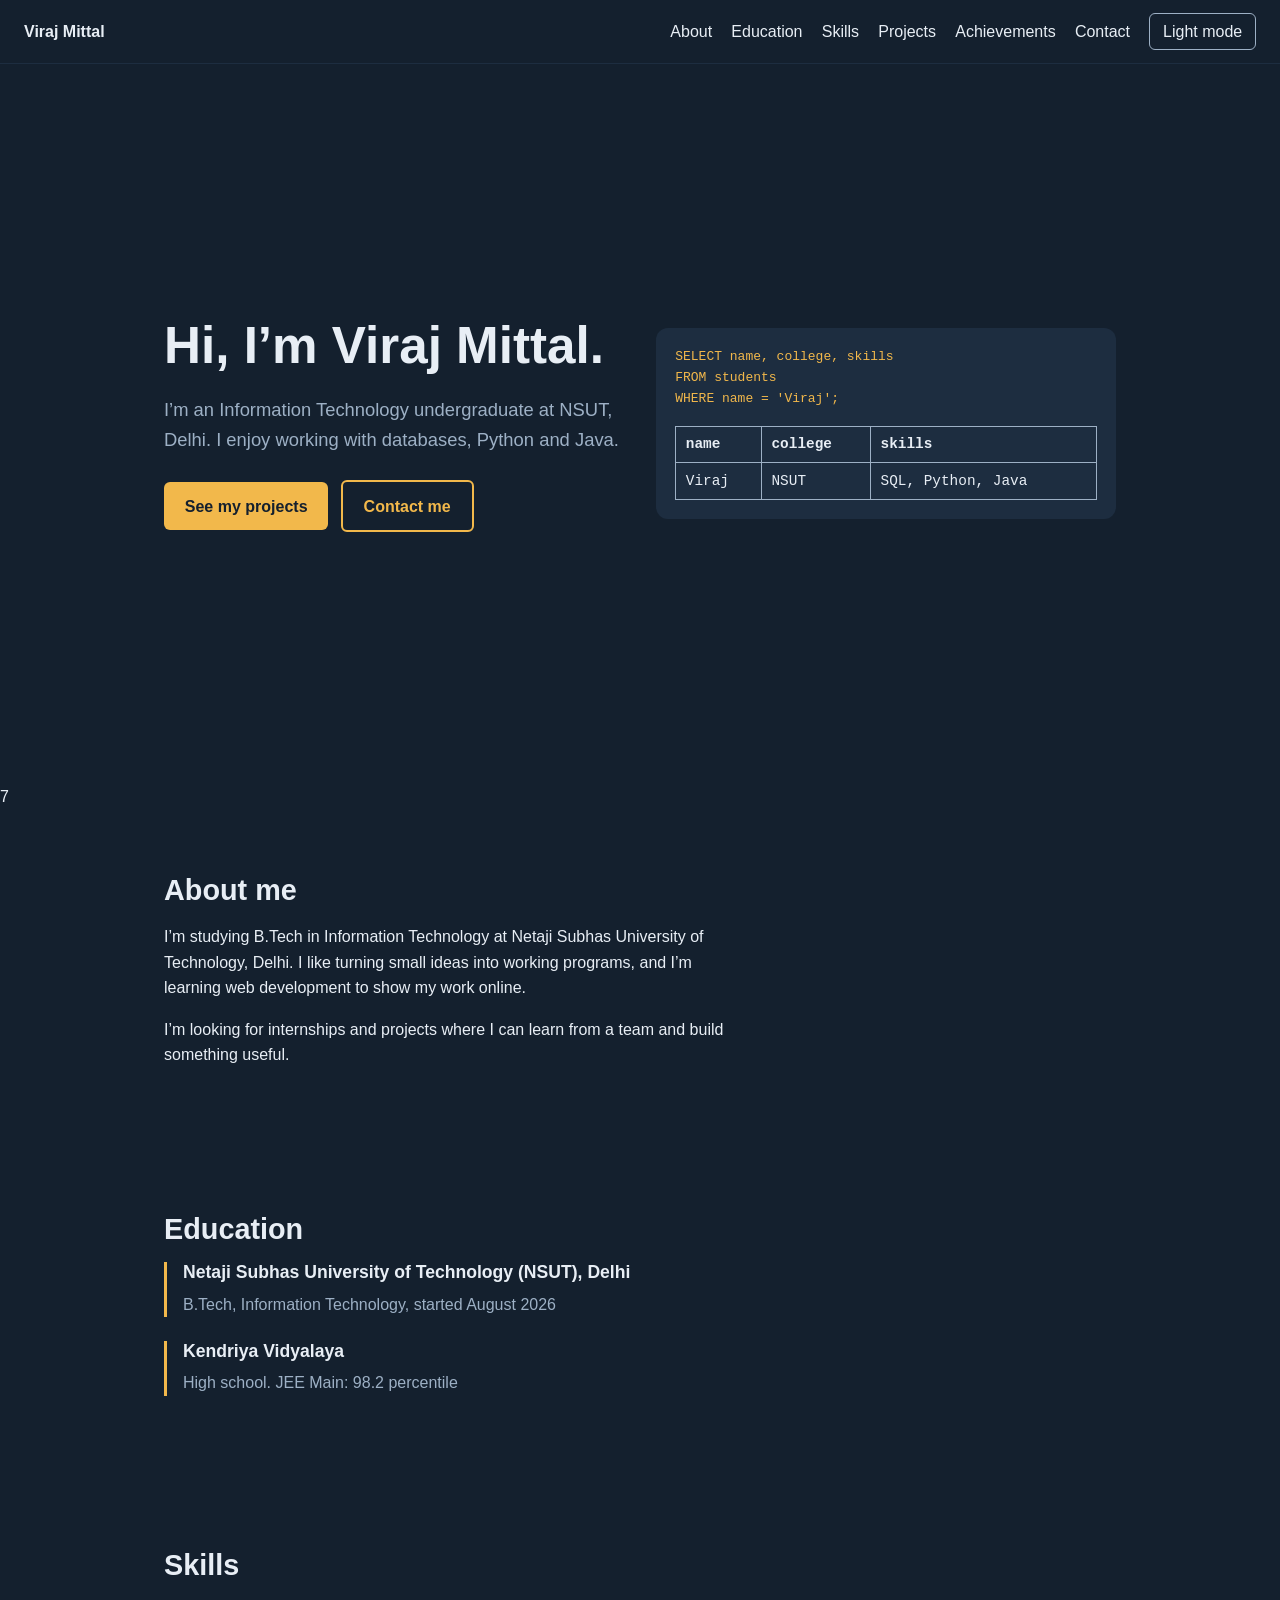
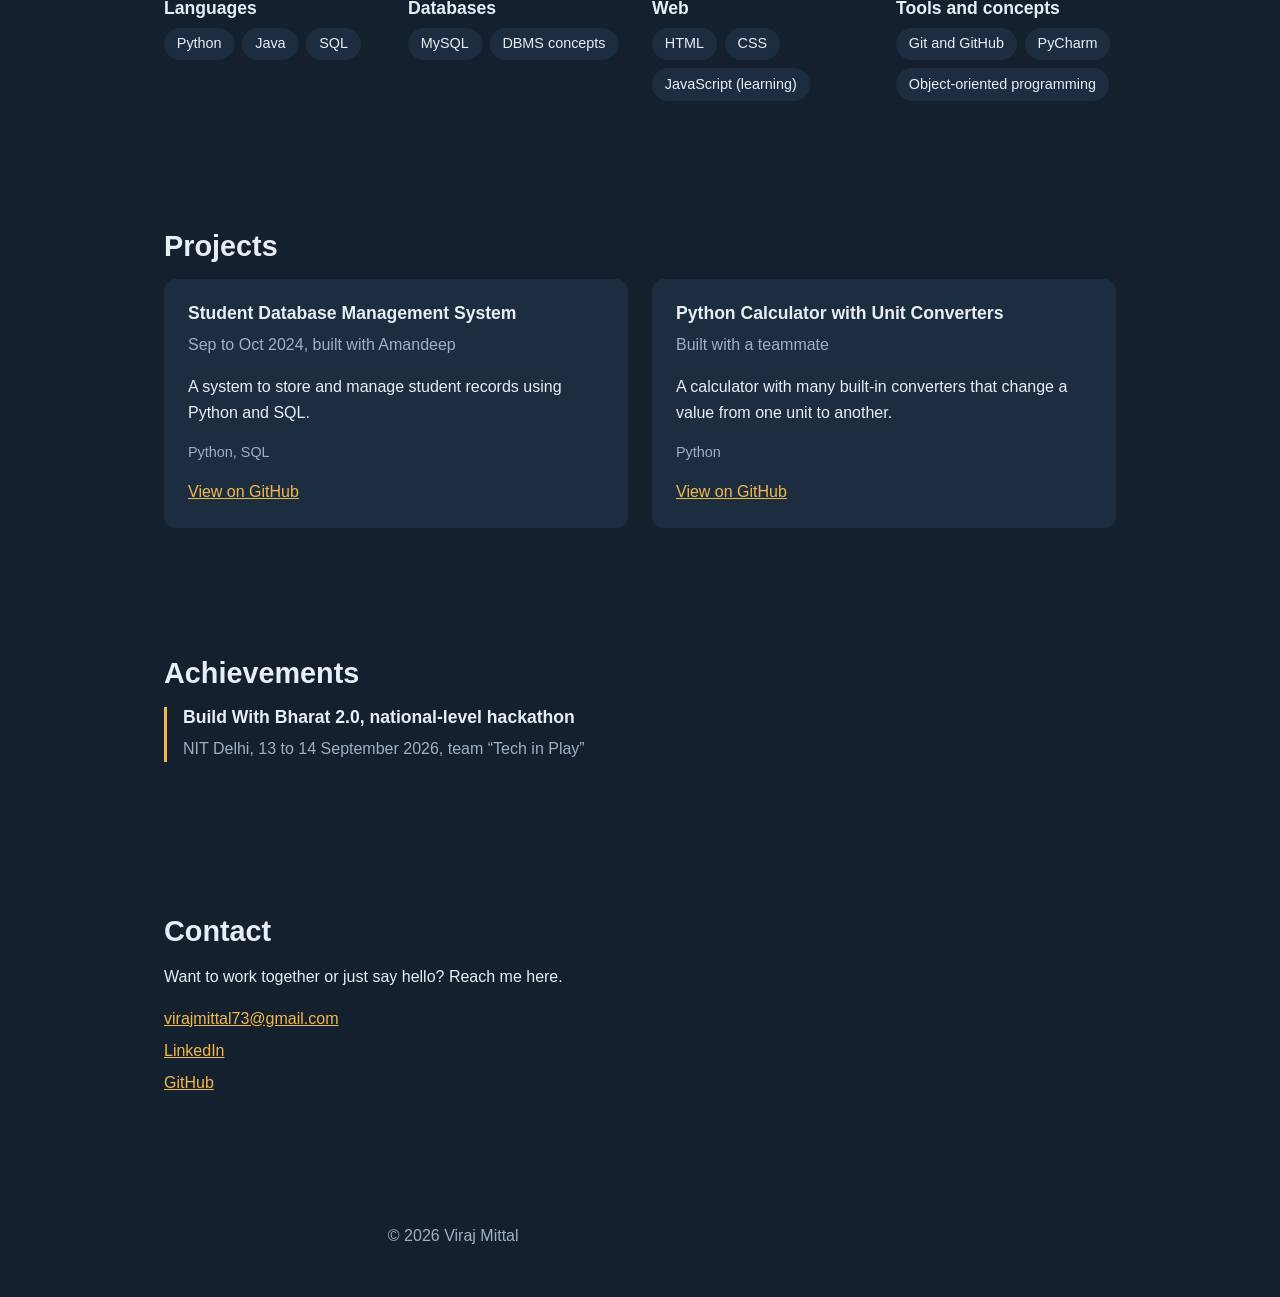
==== src/index.html @ 316641d6 "menu removal" ====
<!doctype html>
<html lang="en" data-theme="dark">
  <head>
    <meta charset="utf-8" />
    <title>Viraj Mittal | BTech Student at NSUT</title>

    <meta name="viewport" content="width=device-width, initial-scale=1" />
    <meta name="description" content="Portfolio of Viraj Mittal, ITNS undergraduate at NSUT Delhi." />

    <link rel="stylesheet" href="css/style.css" />
  </head>

  <body>

    <header class="site-header">
      <a class="logo" href="#home">Viraj Mittal</a>



      <nav id="nav" class="nav">
        <a href="#about">About</a>
        <a href="#education">Education</a>
        <a href="#skills">Skills</a>
        <a href="#projects">Projects</a>
        <a href="#achievements">Achievements</a>
        <a href="#contact">Contact</a>
        <button id="theme-btn" class="theme-btn">Light mode</button>
      </nav>
    </header>

    <main>
      <section id="home" class="hero">
        <div class="hero-text">
          <h1>Hi, I’m Viraj Mittal.</h1>
          <p class="lead">
            I’m an Information Technology undergraduate at NSUT, Delhi. I enjoy working with
            databases, Python and Java.
          </p>
          <a class="btn" href="#projects">See my projects</a>
          <a class="btn btn-outline" href="#contact">Contact me</a>
        </div>

        <div class="query-card" aria-label="A SQL query describing Viraj">
          <pre><code>SELECT name, college, skills
FROM students
WHERE name = 'Viraj';</code></pre>
          <table>
            <tr><th>name</th><th>college</th><th>skills</th></tr>
            <tr><td>Viraj</td><td>NSUT</td><td>SQL, Python, Java</td></tr>
          </table>
        </div>
      </section>
      7
      <section id="about">
        <h2>About me</h2>
        <!-- TODO: rewrite these lines in your own words -->
        <p>
          I’m studying B.Tech in Information Technology at Netaji Subhas University of Technology,
          Delhi. I like turning small ideas into working programs, and I’m learning web
          development to show my work online.
        </p>
        <p>
          I’m looking for internships and projects where I can learn from a team and build
          something useful.
        </p>
      </section>

      <!-- ========== EDUCATION ========== -->
      <section id="education">
        <h2>Education</h2>
        <div class="timeline">
          <div class="item">
            <h3>Netaji Subhas University of Technology (NSUT), Delhi</h3>
            <p class="meta">B.Tech, Information Technology, started August 2026</p>
          </div>
          <div class="item">
            <h3>Kendriya Vidyalaya</h3>
            <p class="meta">High school. JEE Main: 98.2 percentile</p>
          </div>
        </div>
      </section>

      <!-- ========== SKILLS ========== -->
      <section id="skills">
        <h2>Skills</h2>
        <div class="skill-groups">
          <div>
            <h3>Languages</h3>
            <ul class="chips"><li>Python</li><li>Java</li><li>SQL</li></ul>
          </div>
          <div>
            <h3>Databases</h3>
            <ul class="chips"><li>MySQL</li><li>DBMS concepts</li></ul>
          </div>
          <div>
            <h3>Web</h3>
            <ul class="chips"><li>HTML</li><li>CSS</li><li>JavaScript (learning)</li></ul>
          </div>
          <div>
            <h3>Tools and concepts</h3>
            <ul class="chips"><li>Git and GitHub</li><li>PyCharm</li><li>Object-oriented programming</li></ul>
          </div>
        </div>
      </section>

      <!-- ========== PROJECTS ========== -->
      <section id="projects">
        <h2>Projects</h2>
        <div class="project-list">
          <article class="project">
            <h3>Student Database Management System</h3>
            <p class="meta">Sep to Oct 2024, built with Amandeep</p>
            <p>
              A system to store and manage student records using Python and SQL.
              <!-- TODO: add what it can do, e.g. add, search, update, delete records -->
            </p>
            <p class="tags">Python, SQL</p>
            <!-- TODO: replace # with your GitHub repo link -->
            <a href="#">View on GitHub</a>
          </article>

          <article class="project">
            <h3>Python Calculator with Unit Converters</h3>
            <p class="meta">Built with a teammate</p>
            <p>
              A calculator with many built-in converters that change a value from one unit to
              another.
              <!-- TODO: name a few converters, e.g. length, temperature, weight -->
            </p>
            <p class="tags">Python</p>
            <a href="#">View on GitHub</a>
          </article>
        </div>
      </section>

      <!-- ========== ACHIEVEMENTS ========== -->
      <section id="achievements">
        <h2>Achievements</h2>
        <div class="item">
          <h3>Build With Bharat 2.0, national-level hackathon</h3>
          <p class="meta">NIT Delhi, 13 to 14 September 2026, team “Tech in Play”</p>
        </div>
      </section>

      <!-- ========== CONTACT ========== -->
      <section id="contact">
        <h2>Contact</h2>
        <p>Want to work together or just say hello? Reach me here.</p>
        <ul class="links">
          <!-- TODO: put your real email and GitHub below -->
          <li><a href="mailto:virajmittal73@gmail.com">virajmittal73@gmail.com</a></li>
          <li><a href="https://www.linkedin.com/in/viraj-mittal-4b1bab229/">LinkedIn</a></li>
          <li><a href="https://github.com/your-username">GitHub</a></li>
        </ul>
      </section>
    </main>

    <footer>
      <!-- JS fills in the current year inside the span -->
      <p>© <span id="year"></span> Viraj Mittal</p>
    </footer>

    <!-- Script goes at the bottom so the page loads first, then JS runs -->
    <script src="js/script.js"></script>
  </body>
</html>
---- src/css/style.css ----
/* ===== 1. COLOURS (variables) =====
   Change a colour here and it changes everywhere on the site. */
:root {
  --bg: #14202e;        /* page background */
  --surface: #1d2d40;   /* cards */
  --text: #e8eef5;      /* main text */
  --muted: #9db0c5;     /* secondary text */
  --accent: #f2b84b;    /* buttons, links, highlights */
  --on-accent: #14202e; /* text written on top of the accent colour */
}

/* Light theme: the JS switches data-theme on <html> to "light" */
:root[data-theme="light"] {
  --bg: #f5f7fa;
  --surface: #ffffff;
  --text: #14202e;
  --muted: #53657a;
  --accent: #a85f00;
  --on-accent: #ffffff;
}

/* ===== 2. BASE STYLES ===== */
* { box-sizing: border-box; }               /* padding no longer makes boxes wider */
html { scroll-behavior: smooth; }           /* smooth scrolling when clicking nav links */
body {
  margin: 0;
  font-family: "Segoe UI", Roboto, Arial, sans-serif;
  line-height: 1.6;
  background: var(--bg);
  color: var(--text);
}
a { color: var(--accent); }
h1, h2, h3 { line-height: 1.2; margin: 0 0 0.5rem; }
h1 { font-size: clamp(2rem, 5vw, 3.2rem); }
h2 { font-size: 1.8rem; margin-bottom: 1rem; }
h3 { font-size: 1.1rem; }
p { max-width: 65ch; }
.meta { color: var(--muted); margin: 0 0 0.5rem; }

/* Each section is centred, with a max width and space around it */
section, footer { max-width: 1000px; margin: 0 auto; padding: 4rem 1.5rem; }

/* Keyboard focus outline so tabbing is visible */
a:focus-visible, button:focus-visible { outline: 3px solid var(--accent); outline-offset: 2px; }

/* ===== 3. HEADER ===== */
.site-header {
  position: sticky; top: 0; z-index: 10;          /* stays at the top while scrolling */
  display: flex; justify-content: space-between; align-items: center;
  padding: 0.8rem 1.5rem;
  background: var(--bg);
  border-bottom: 1px solid var(--surface);
}
.logo { font-weight: 700; color: var(--text); text-decoration: none; }
.nav { display: flex; align-items: center; gap: 1.2rem; }
.nav a { color: var(--text); text-decoration: none; }
.nav a:hover { color: var(--accent); }


/* Shared look for the buttons */
.theme-btn {
  background: none; color: var(--text); cursor: pointer;
  border: 1px solid var(--muted); border-radius: 6px; padding: 0.3rem 0.8rem;
  font: inherit;
}

/* ===== 4. HERO ===== */
.hero {
  display: grid;
  grid-template-columns: 1fr 1fr;                 /* two columns: text and query card */
  gap: 2rem; align-items: center;
  min-height: 80vh;
}
.lead { font-size: 1.15rem; color: var(--muted); }
.btn {
  display: inline-block; margin: 0.5rem 0.5rem 0 0; padding: 0.7rem 1.3rem;
  background: var(--accent); color: var(--on-accent);
  border-radius: 6px; text-decoration: none; font-weight: 600;
}
.btn-outline { background: none; color: var(--accent); border: 2px solid var(--accent); }

/* The SQL card */
.query-card {
  background: var(--surface); border-radius: 12px; padding: 1.2rem;
  font-family: Consolas, "Courier New", monospace; overflow-x: auto;
}
.query-card pre { margin: 0 0 1rem; color: var(--accent); }
.query-card table { width: 100%; border-collapse: collapse; }
.query-card th, .query-card td {
  text-align: left; padding: 0.4rem 0.6rem; border: 1px solid var(--muted); font-size: 0.9rem;
}

/* ===== 5. EDUCATION, ACHIEVEMENTS ===== */
.item { border-left: 3px solid var(--accent); padding-left: 1rem; margin-bottom: 1.5rem; }

/* ===== 6. SKILLS ===== */
.skill-groups { display: grid; grid-template-columns: repeat(auto-fit, minmax(200px, 1fr)); gap: 1.5rem; }
.chips { list-style: none; padding: 0; margin: 0; display: flex; flex-wrap: wrap; gap: 0.5rem; }
.chips li { background: var(--surface); padding: 0.3rem 0.8rem; border-radius: 999px; font-size: 0.9rem; }

/* ===== 7. PROJECTS ===== */
.project-list { display: grid; grid-template-columns: repeat(auto-fit, minmax(280px, 1fr)); gap: 1.5rem; }
.project { background: var(--surface); padding: 1.5rem; border-radius: 12px; }
.tags { color: var(--muted); font-size: 0.9rem; }

/* ===== 8. CONTACT AND FOOTER ===== */
.links { list-style: none; padding: 0; }
.links li { margin-bottom: 0.4rem; }
footer { text-align: center; color: var(--muted); padding: 2rem 1.5rem; }

/* ===== 9. PHONES: screens narrower than 700px ===== */
@media (max-width: 700px) {
  .hero { grid-template-columns: 1fr; min-height: auto; }  /* stack into one column */

  .nav {
    display: none;                                         /* menu hidden until opened */
    position: absolute; top: 100%; left: 0; right: 0;
    flex-direction: column; align-items: flex-start;
    background: var(--bg); padding: 1rem 1.5rem;
  }
  .nav.open { display: flex; }                             /* JS adds "open" on click */
}

/* Respect people who turn off animations in their system settings */
@media (prefers-reduced-motion: reduce) { html { scroll-behavior: auto; } }
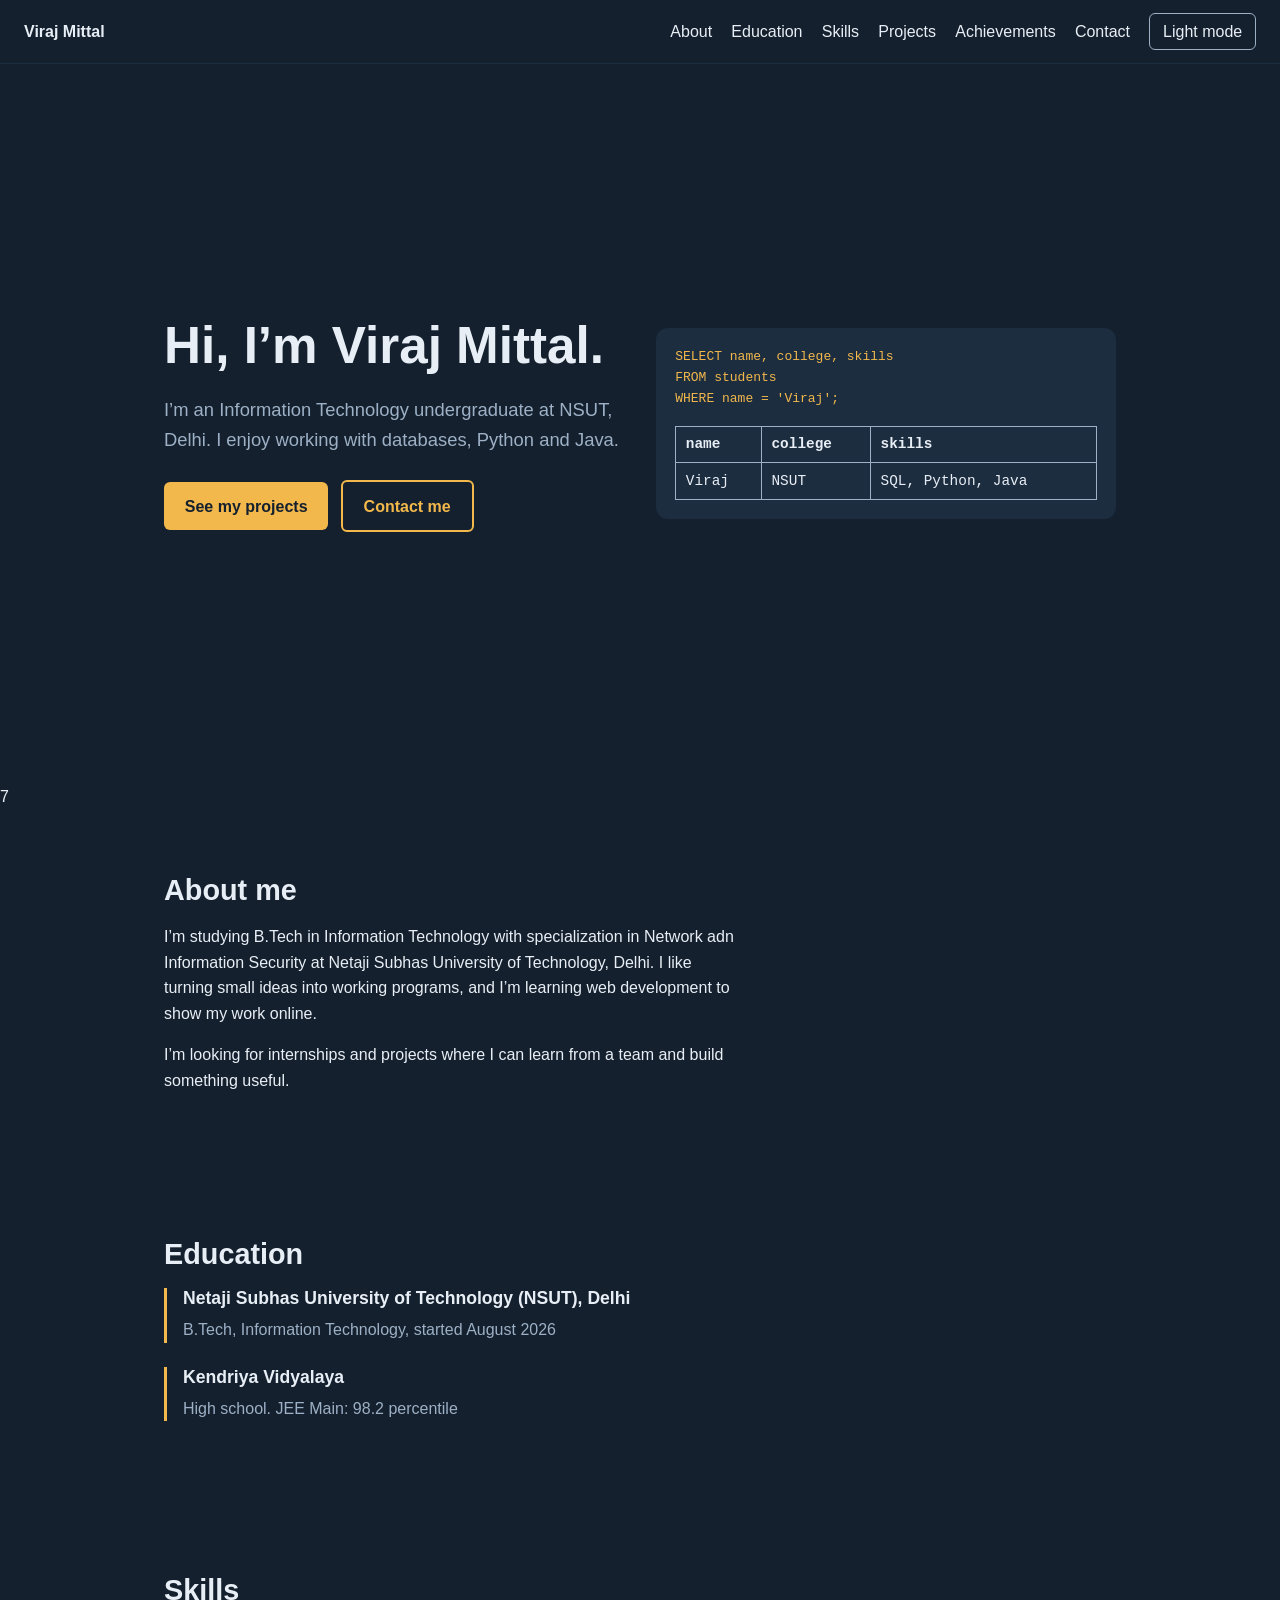
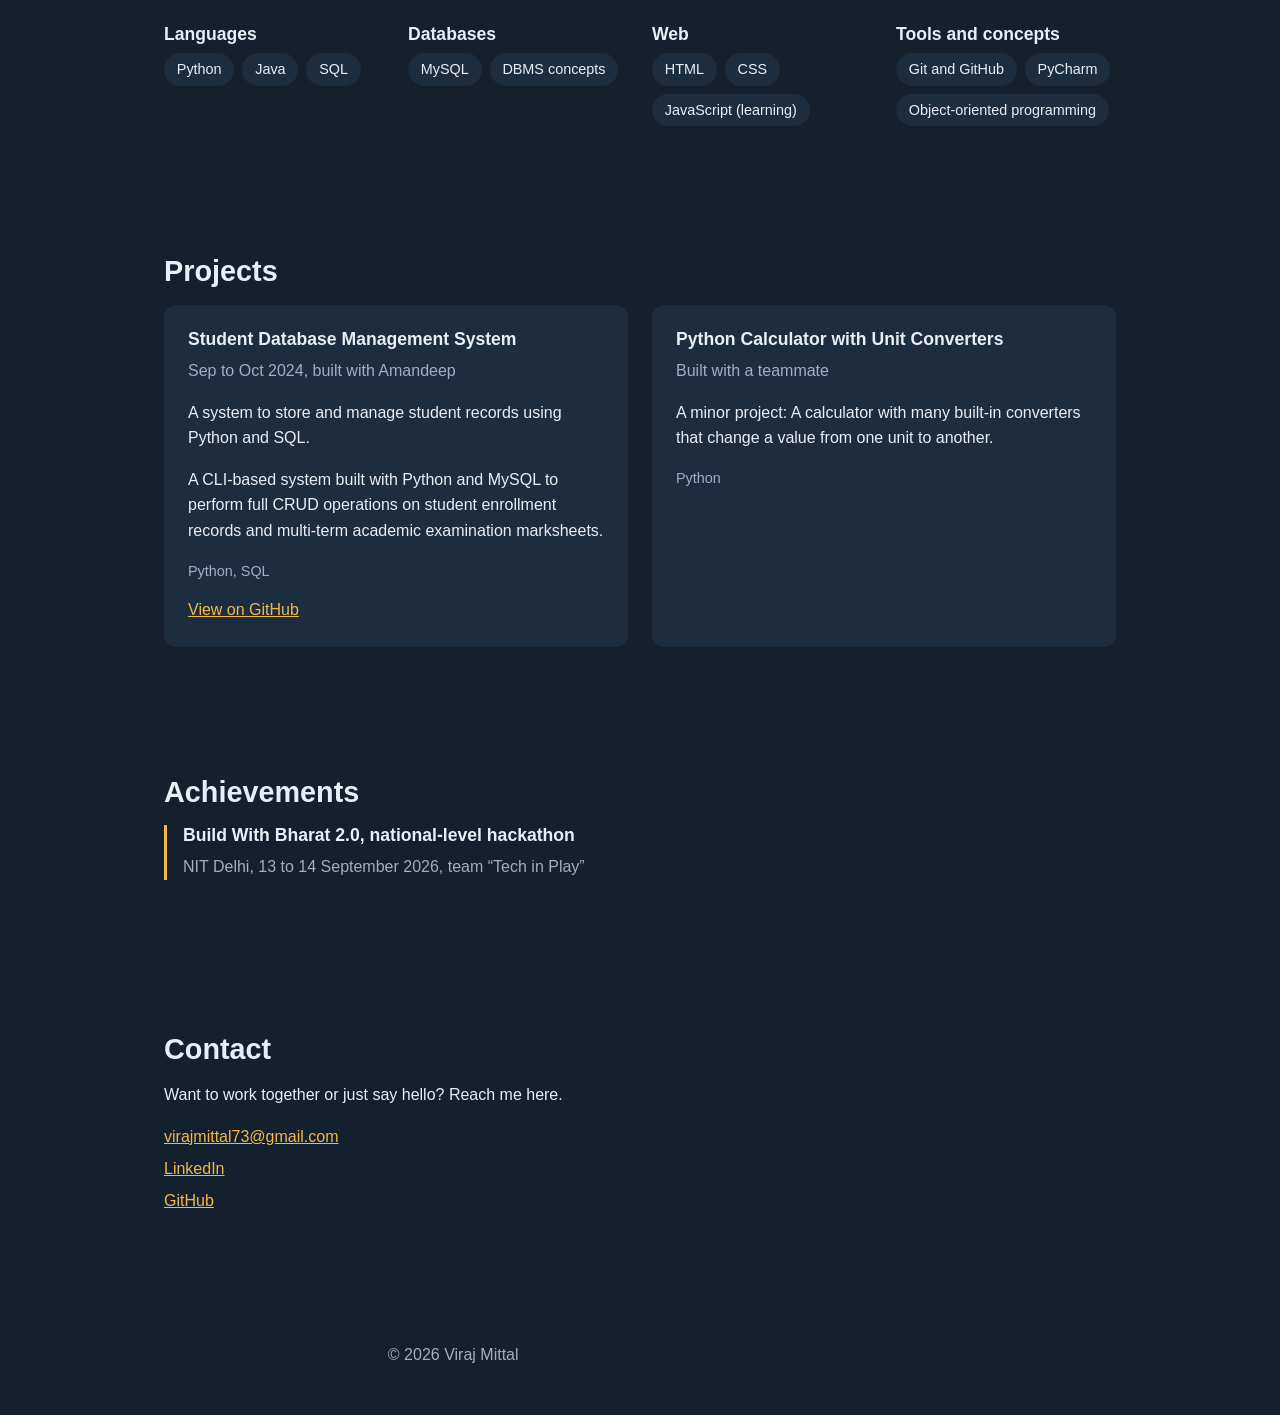
==== commit 4c87a2e1: "Permanently remove boilerplate and build configs" ====
--- a/src/index.html
+++ b/src/index.html
@@ -14,8 +14,6 @@
 
     <header class="site-header">
       <a class="logo" href="#home">Viraj Mittal</a>
-
-
 
       <nav id="nav" class="nav">
         <a href="#about">About</a>
@@ -53,9 +51,8 @@
       7
       <section id="about">
         <h2>About me</h2>
-        <!-- TODO: rewrite these lines in your own words -->
         <p>
-          I’m studying B.Tech in Information Technology at Netaji Subhas University of Technology,
+          I’m studying B.Tech in Information Technology with specialization in Network adn Information Security at Netaji Subhas University of Technology,
           Delhi. I like turning small ideas into working programs, and I’m learning web
           development to show my work online.
         </p>
@@ -65,7 +62,6 @@
         </p>
       </section>
 
-      <!-- ========== EDUCATION ========== -->
       <section id="education">
         <h2>Education</h2>
         <div class="timeline">
@@ -80,7 +76,6 @@
         </div>
       </section>
 
-      <!-- ========== SKILLS ========== -->
       <section id="skills">
         <h2>Skills</h2>
         <div class="skill-groups">
@@ -103,7 +98,6 @@
         </div>
       </section>
 
-      <!-- ========== PROJECTS ========== -->
       <section id="projects">
         <h2>Projects</h2>
         <div class="project-list">
@@ -112,28 +106,27 @@
             <p class="meta">Sep to Oct 2024, built with Amandeep</p>
             <p>
               A system to store and manage student records using Python and SQL.
-              <!-- TODO: add what it can do, e.g. add, search, update, delete records -->
+              <p>
+  A CLI-based system built with Python and MySQL to perform full CRUD operations on student enrollment records and multi-term academic examination marksheets.
+</p>
             </p>
             <p class="tags">Python, SQL</p>
-            <!-- TODO: replace # with your GitHub repo link -->
-            <a href="#">View on GitHub</a>
+            <a href="https://github.com/Viraj73/Student-Database-Management">View on GitHub</a>
           </article>
 
           <article class="project">
             <h3>Python Calculator with Unit Converters</h3>
             <p class="meta">Built with a teammate</p>
             <p>
-              A calculator with many built-in converters that change a value from one unit to
+              A minor project: A calculator with many built-in converters that change a value from one unit to
               another.
-              <!-- TODO: name a few converters, e.g. length, temperature, weight -->
             </p>
             <p class="tags">Python</p>
-            <a href="#">View on GitHub</a>
+
           </article>
         </div>
       </section>
 
-      <!-- ========== ACHIEVEMENTS ========== -->
       <section id="achievements">
         <h2>Achievements</h2>
         <div class="item">
@@ -142,25 +135,21 @@
         </div>
       </section>
 
-      <!-- ========== CONTACT ========== -->
       <section id="contact">
         <h2>Contact</h2>
         <p>Want to work together or just say hello? Reach me here.</p>
         <ul class="links">
-          <!-- TODO: put your real email and GitHub below -->
           <li><a href="mailto:virajmittal73@gmail.com">virajmittal73@gmail.com</a></li>
           <li><a href="https://www.linkedin.com/in/viraj-mittal-4b1bab229/">LinkedIn</a></li>
-          <li><a href="https://github.com/your-username">GitHub</a></li>
+          <li><a href="https://github.com/Viraj73">GitHub</a></li>
         </ul>
       </section>
     </main>
 
     <footer>
-      <!-- JS fills in the current year inside the span -->
       <p>© <span id="year"></span> Viraj Mittal</p>
     </footer>
 
-    <!-- Script goes at the bottom so the page loads first, then JS runs -->
     <script src="js/script.js"></script>
   </body>
 </html>
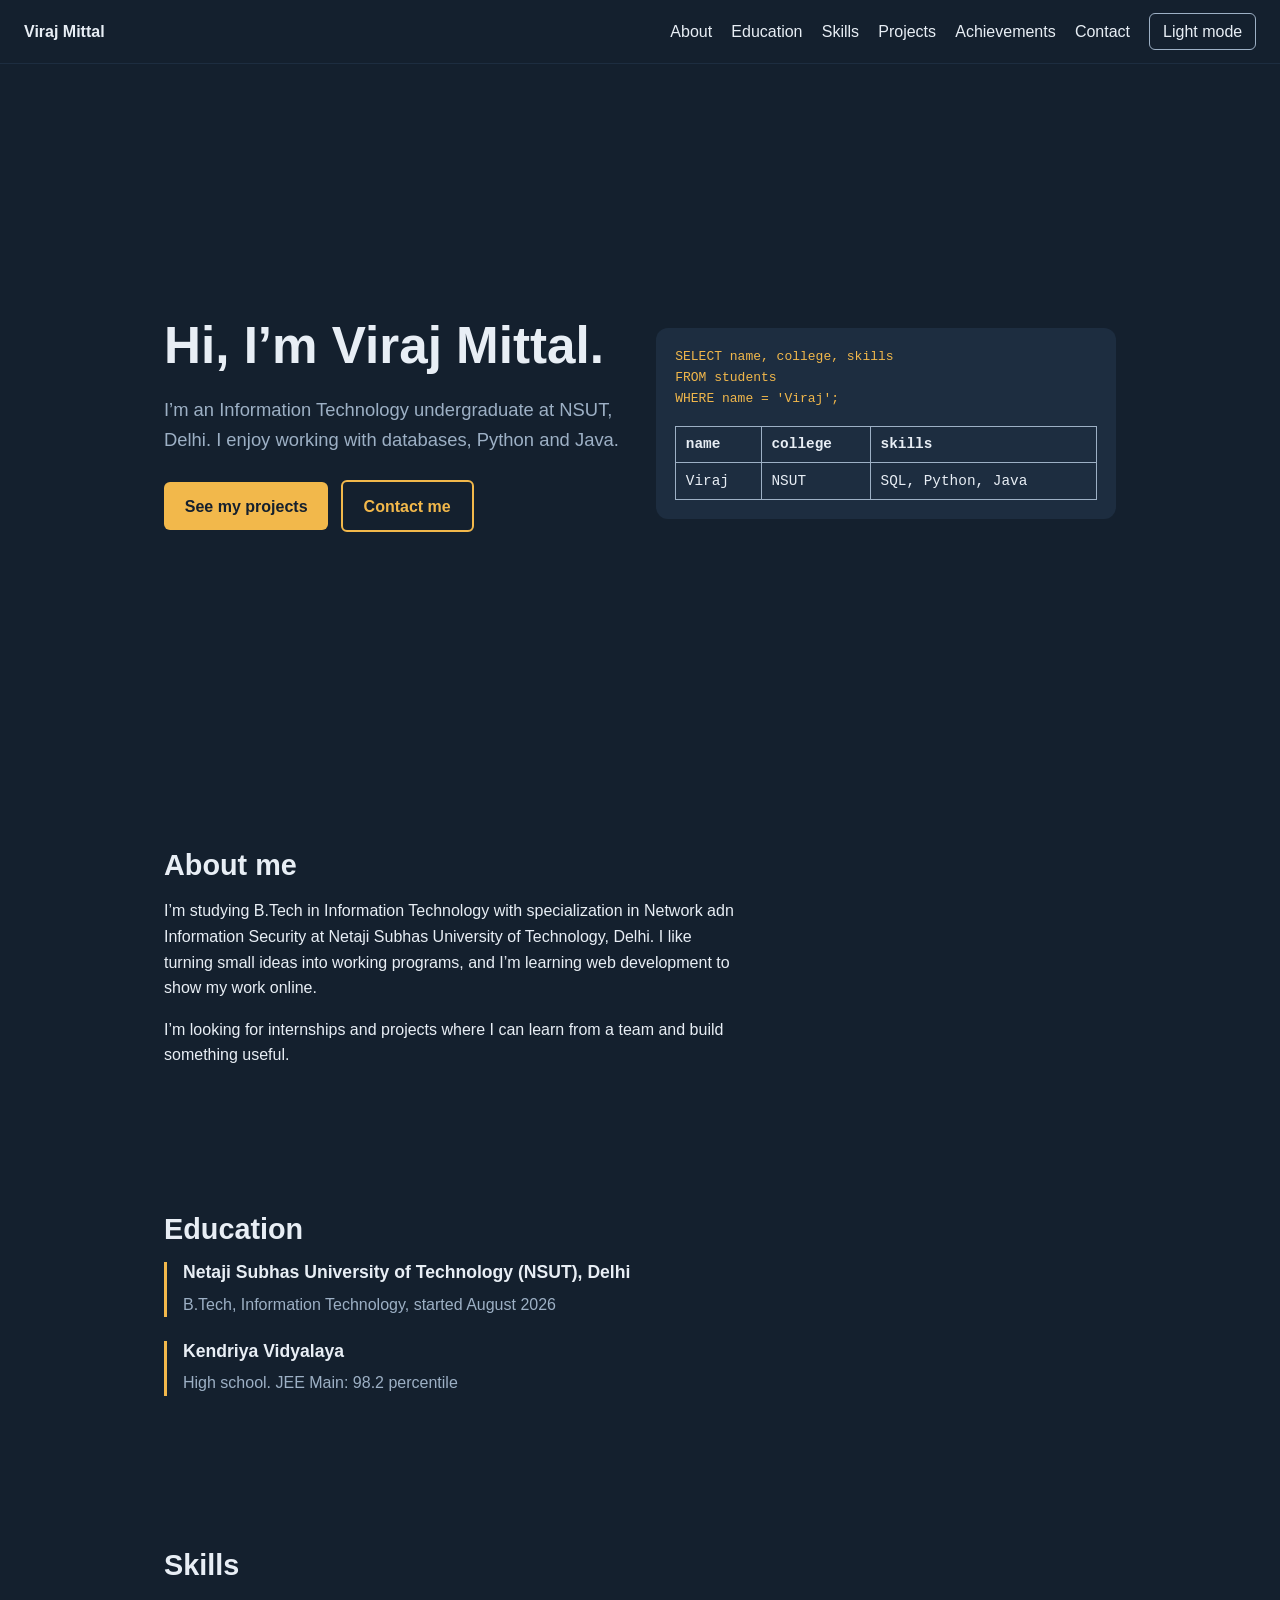
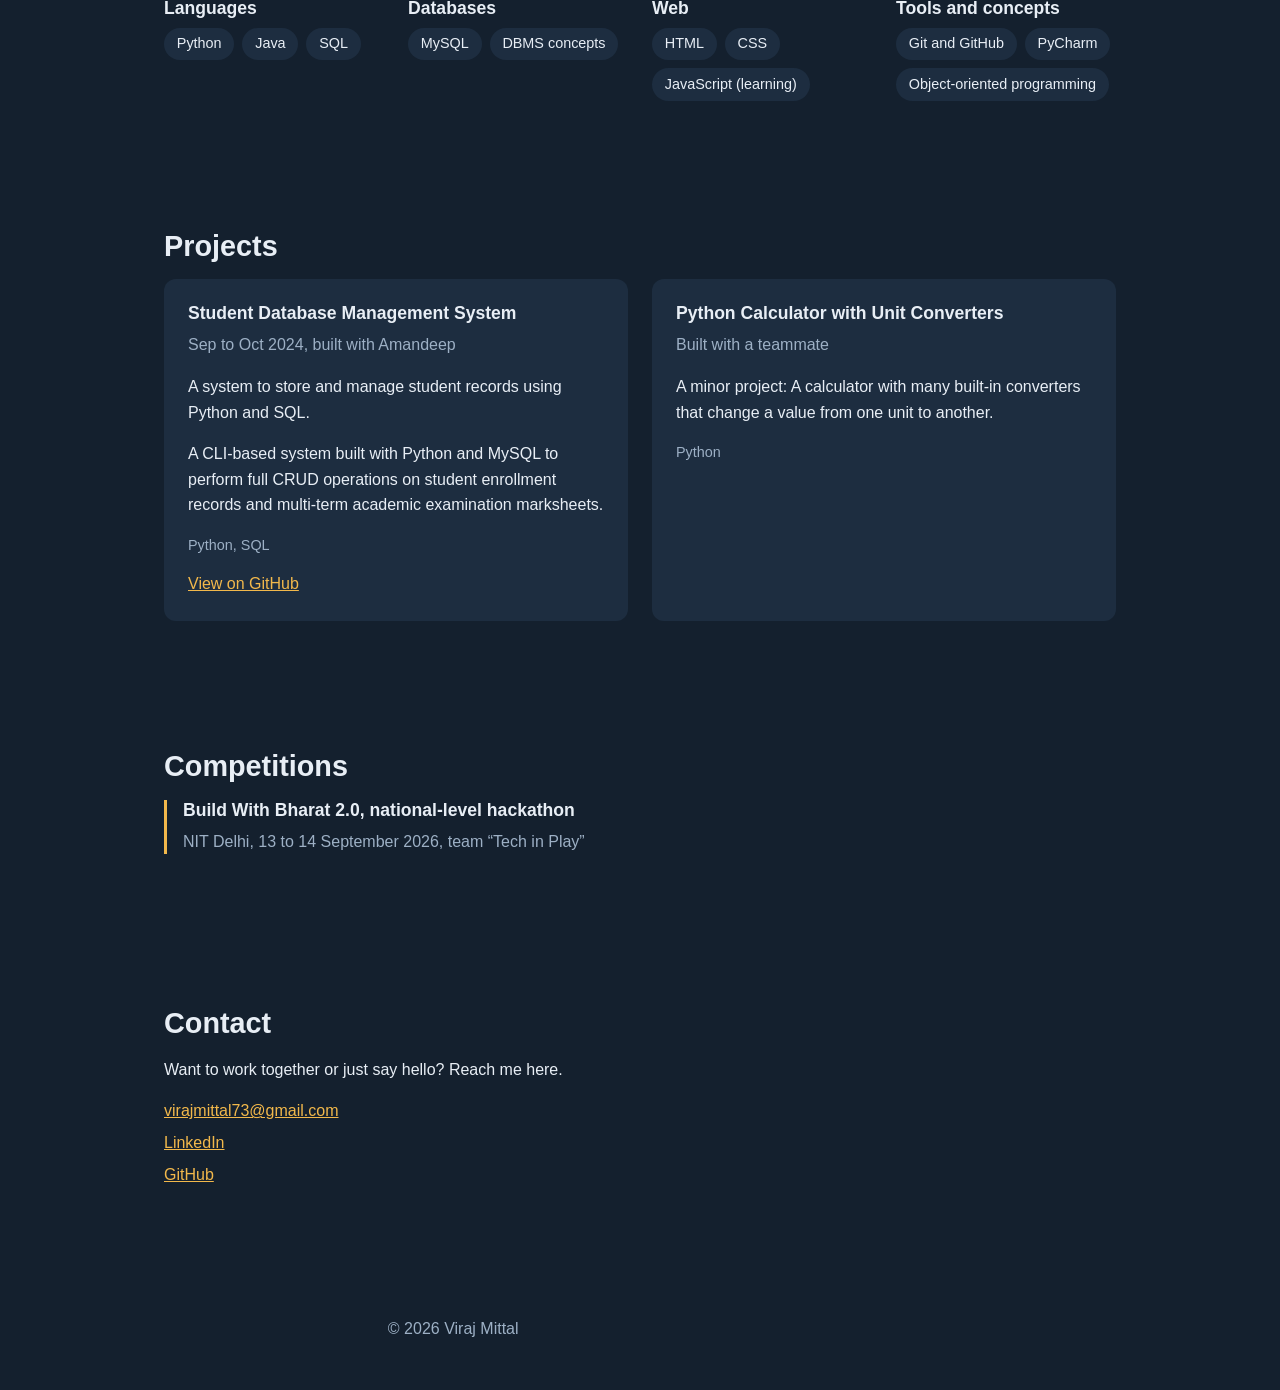
==== commit 0e7eb942: "m" ====
--- a/src/index.html
+++ b/src/index.html
@@ -48,7 +48,7 @@
           </table>
         </div>
       </section>
-      7
+
       <section id="about">
         <h2>About me</h2>
         <p>
@@ -128,7 +128,7 @@
       </section>
 
       <section id="achievements">
-        <h2>Achievements</h2>
+        <h2>Competitions</h2>
         <div class="item">
           <h3>Build With Bharat 2.0, national-level hackathon</h3>
           <p class="meta">NIT Delhi, 13 to 14 September 2026, team “Tech in Play”</p>
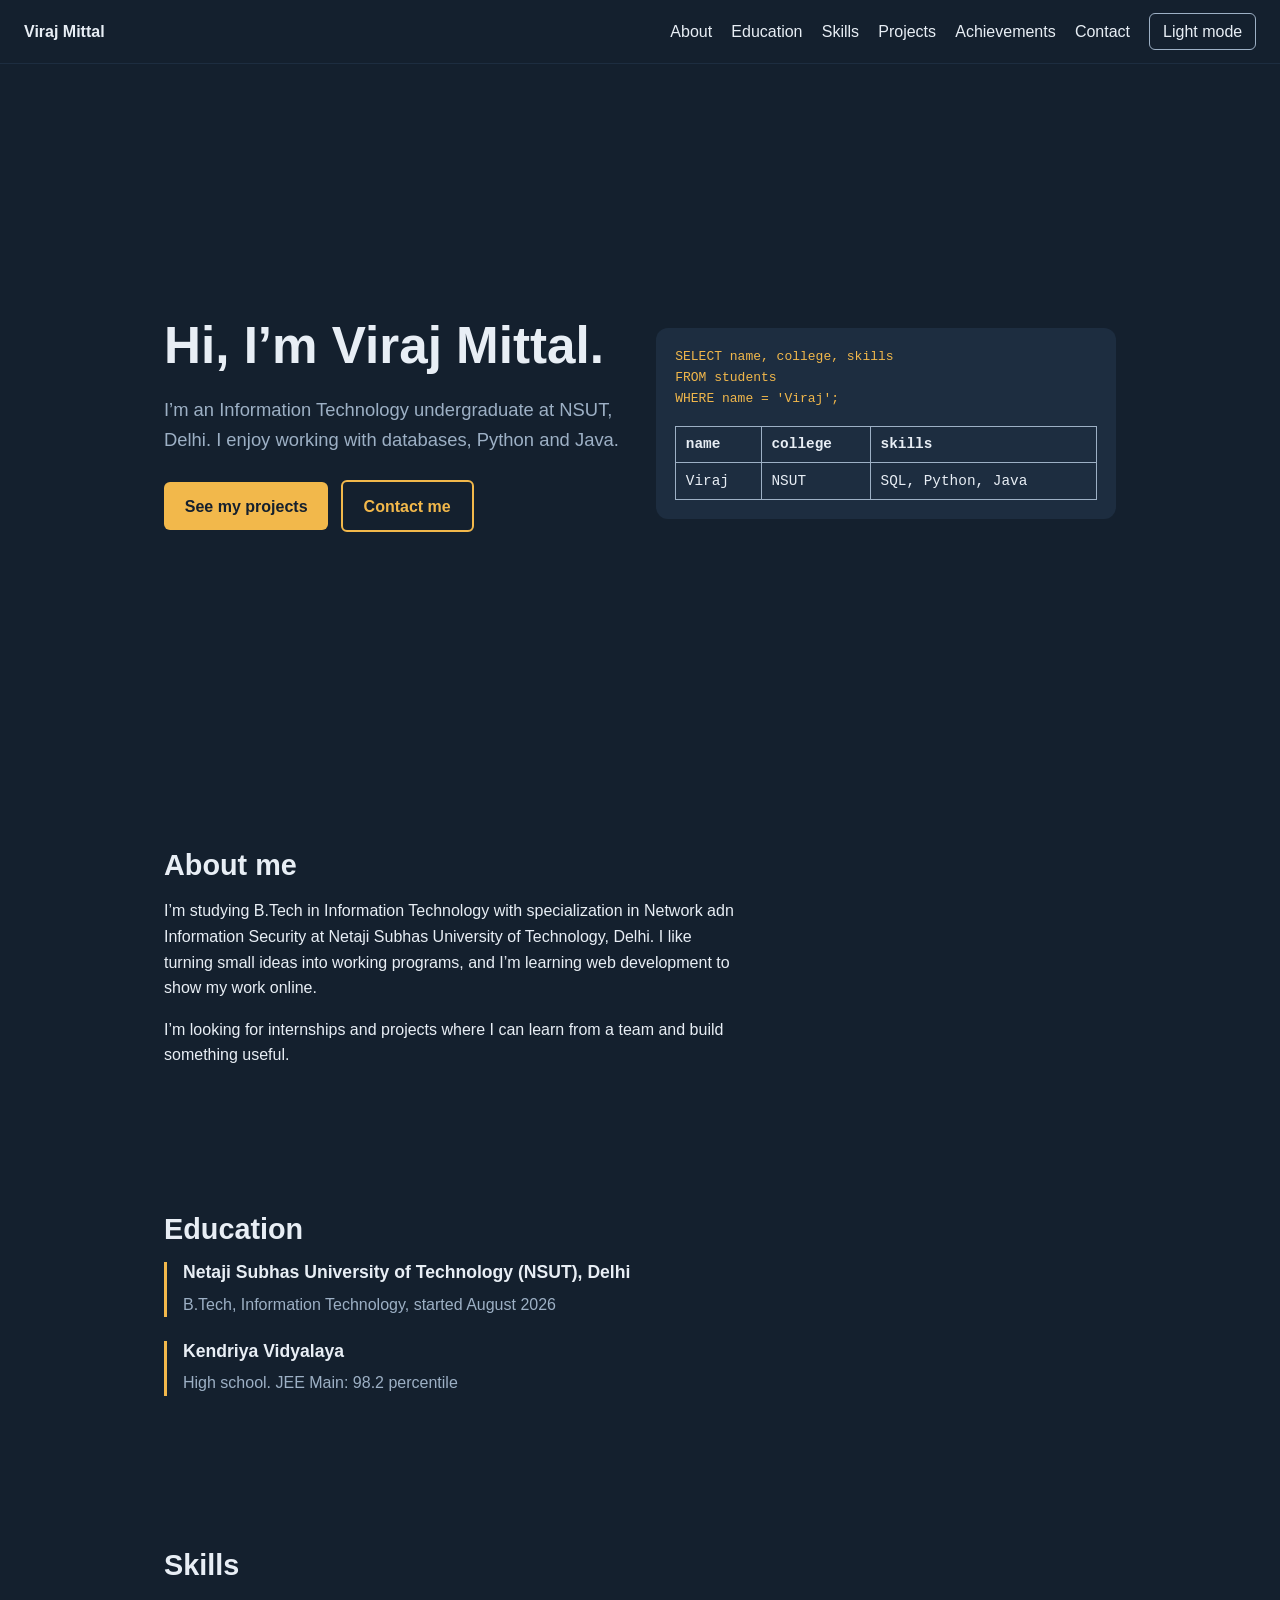
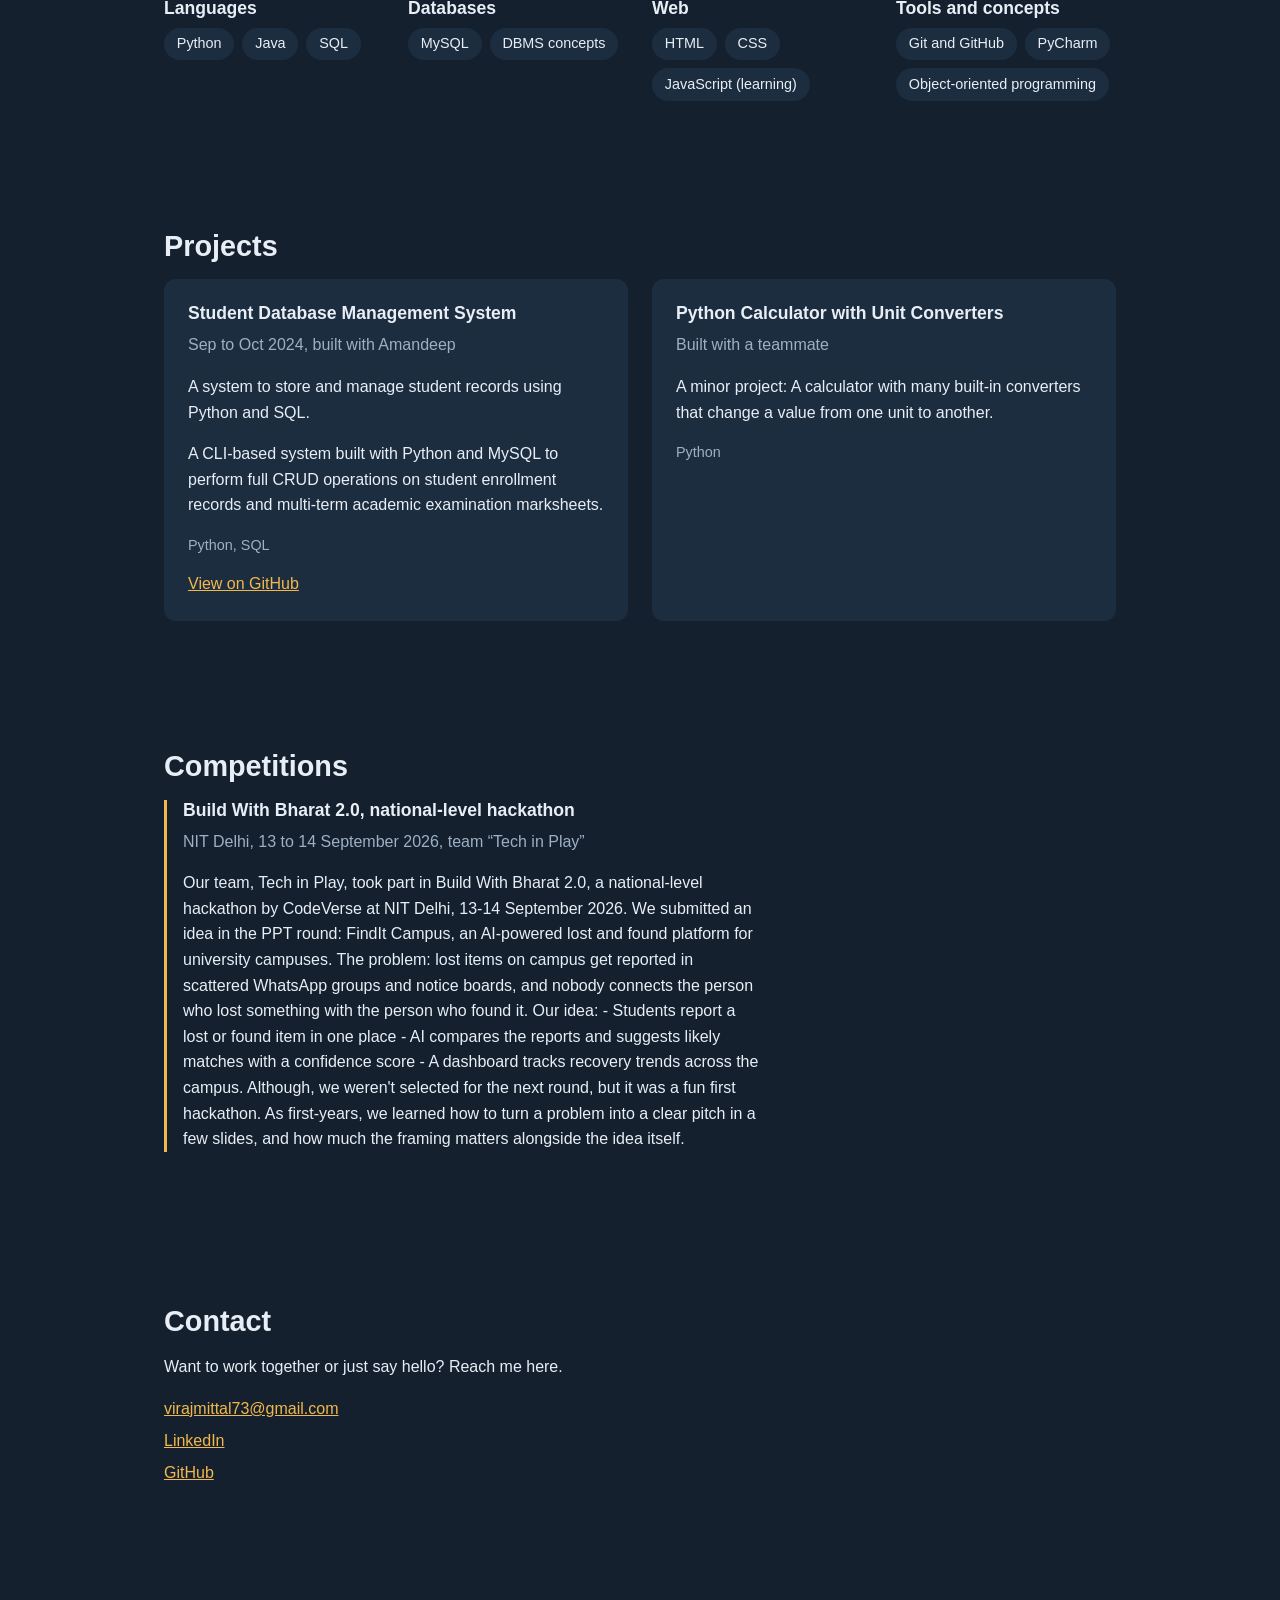
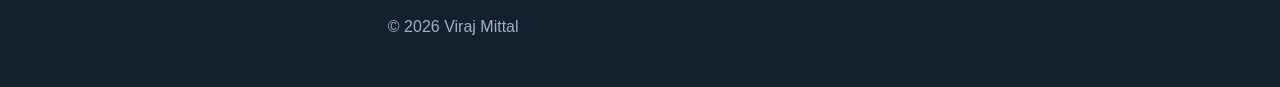
==== commit fc62708d: "me" ====
--- a/src/index.html
+++ b/src/index.html
@@ -132,6 +132,16 @@
         <div class="item">
           <h3>Build With Bharat 2.0, national-level hackathon</h3>
           <p class="meta">NIT Delhi, 13 to 14 September 2026, team “Tech in Play”</p>
+            <p>Our team, Tech in Play, took part in Build With Bharat 2.0, a national-level hackathon by CodeVerse at NIT Delhi, 13-14 September 2026.
+
+We submitted an idea in the PPT round: FindIt Campus, an AI-powered lost and found platform for university campuses.
+
+The problem: lost items on campus get reported in scattered WhatsApp groups and notice boards, and nobody connects the person who lost something with the person who found it.
+
+Our idea: - Students report a lost or found item in one place - AI compares the reports and suggests likely matches with a confidence score - A dashboard tracks recovery trends across the campus.
+
+Although, we weren't selected for the next round, but it was a fun first hackathon. As first-years, we learned how to turn a problem into a clear pitch in a few slides, and how much the framing matters alongside the idea itself.
+</p>
         </div>
       </section>
 
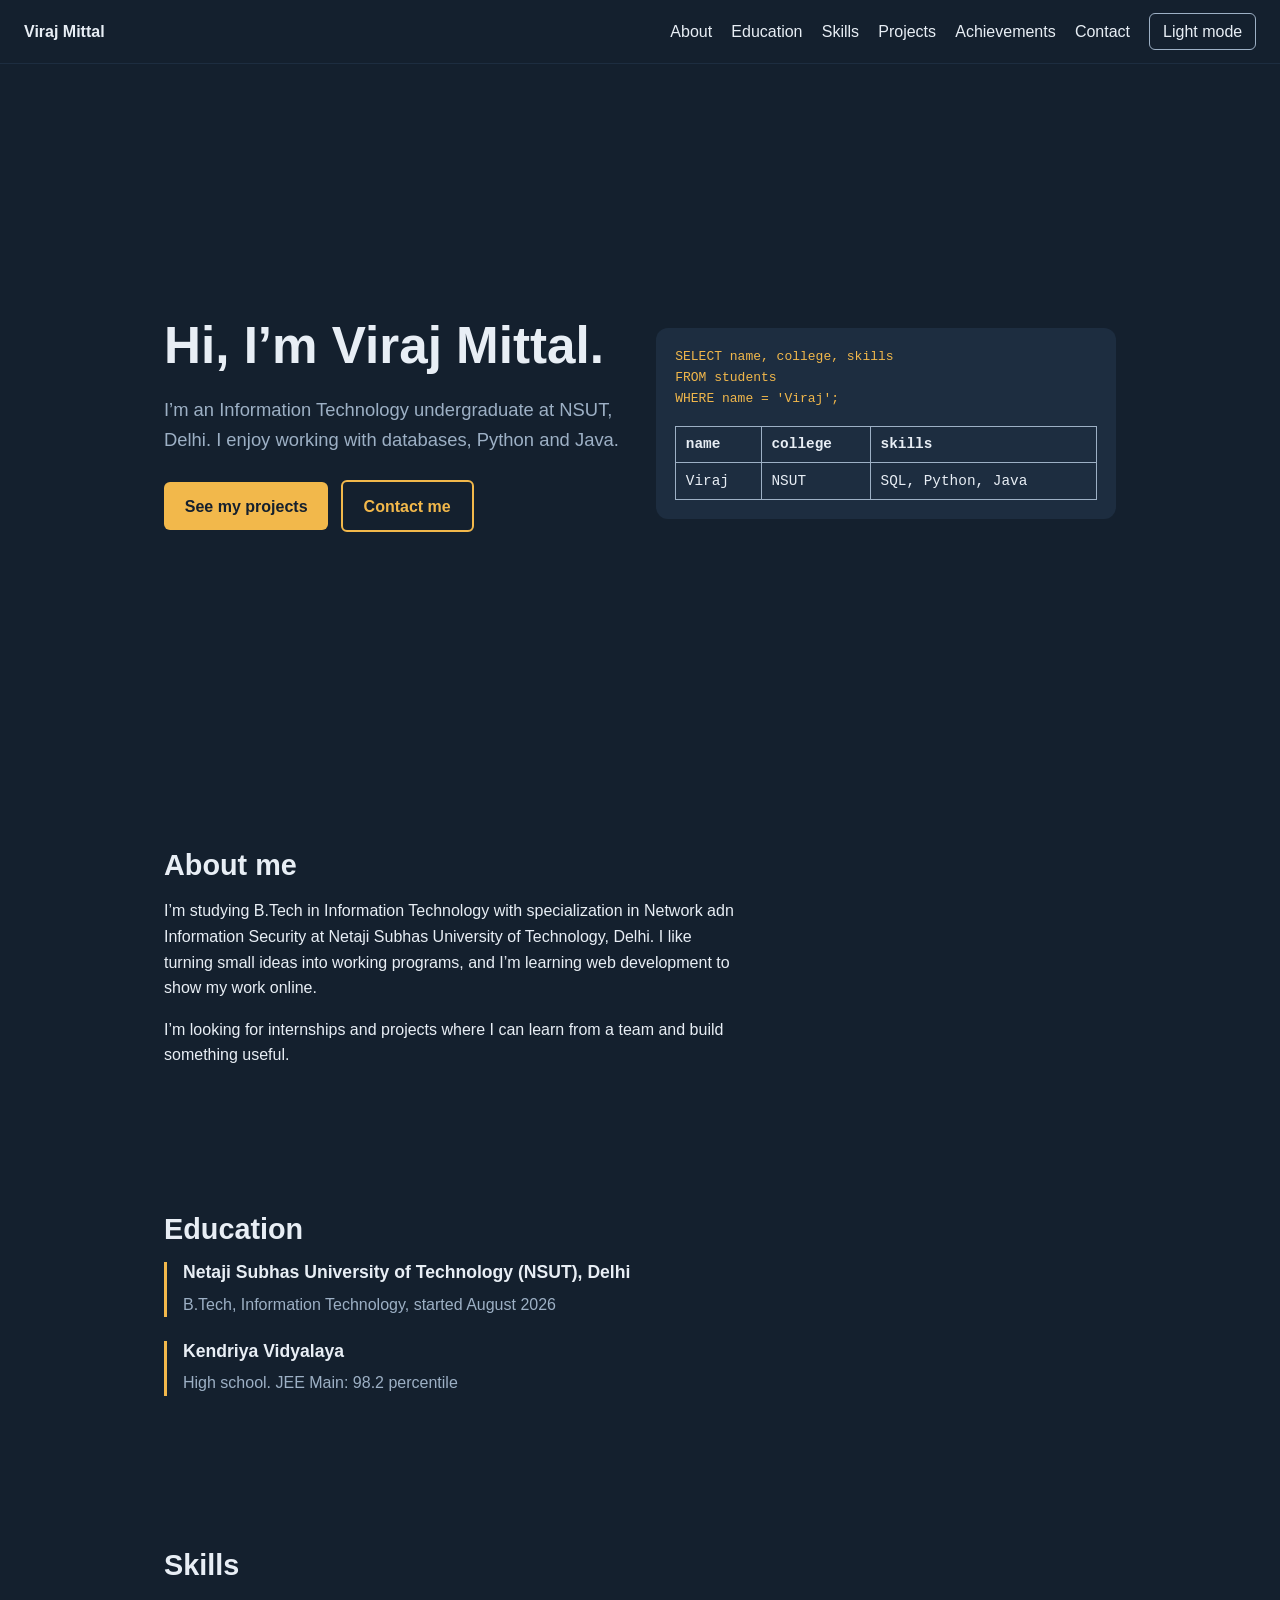
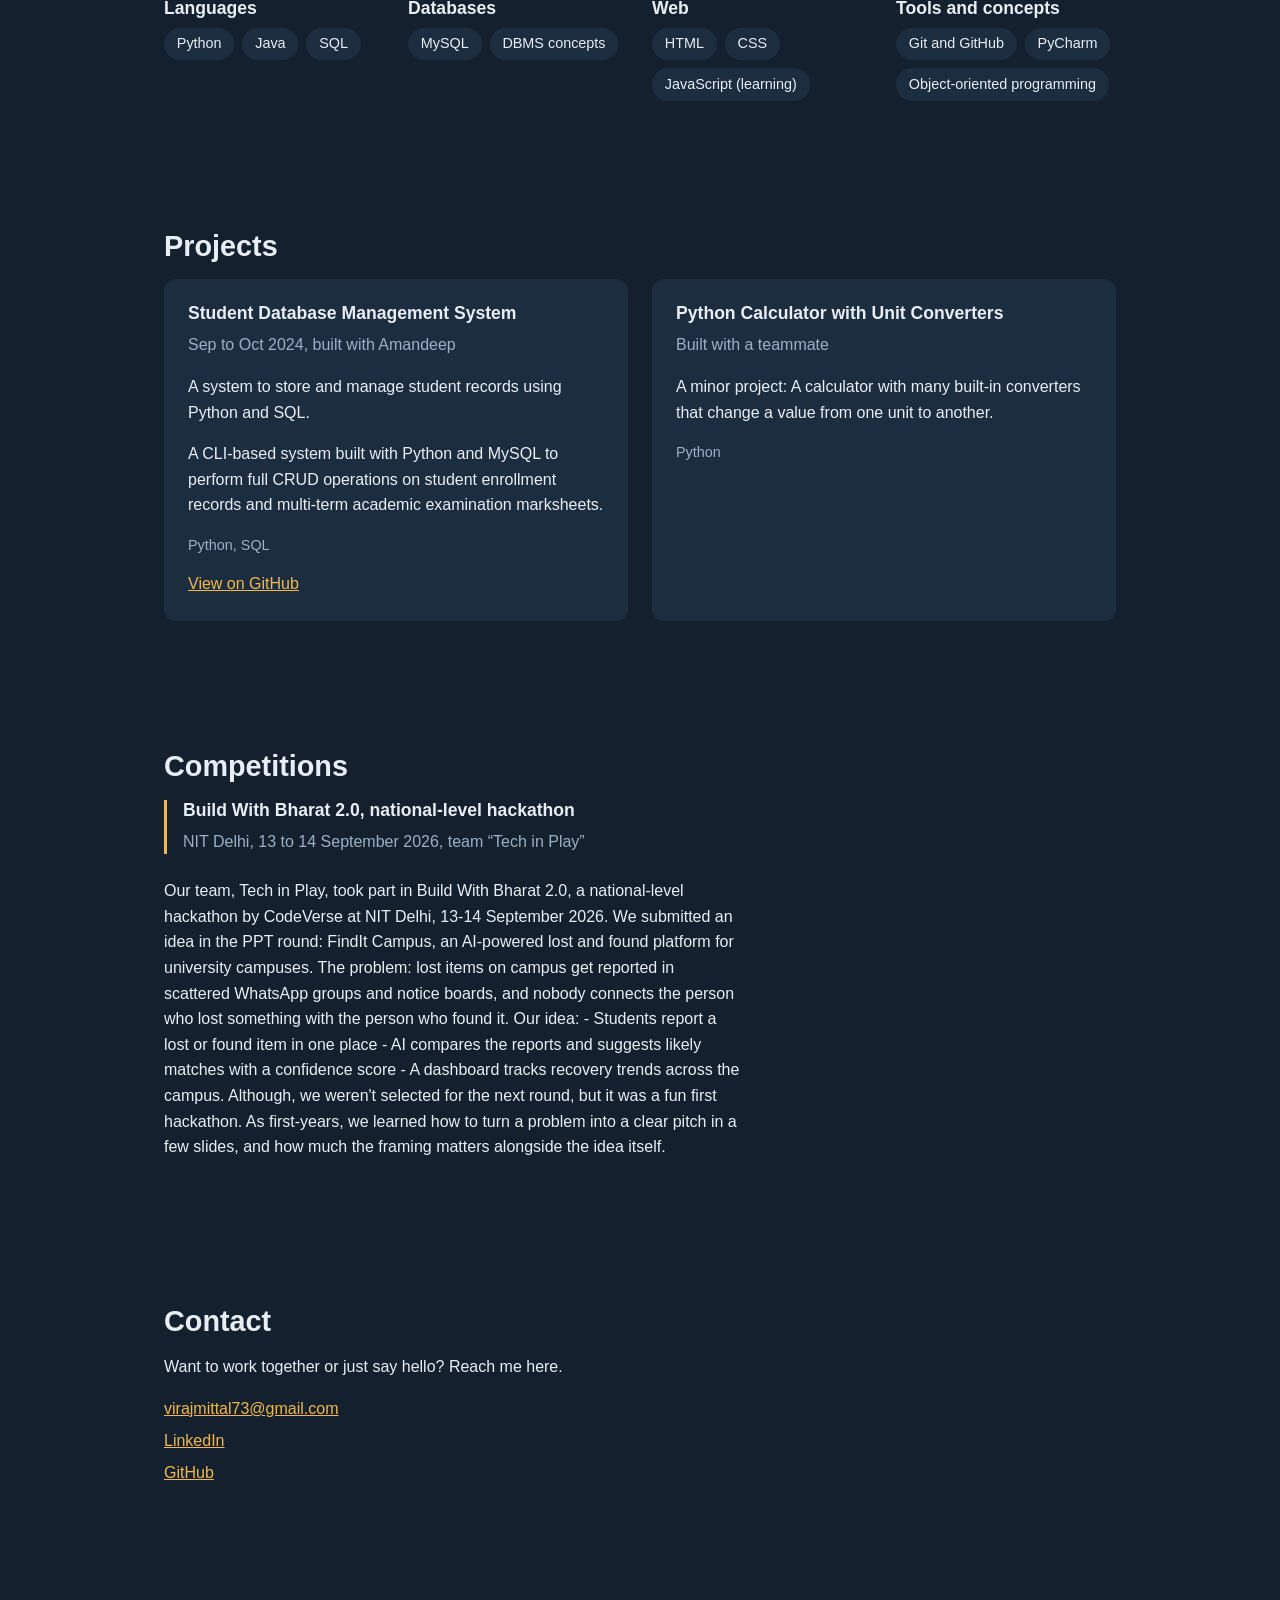
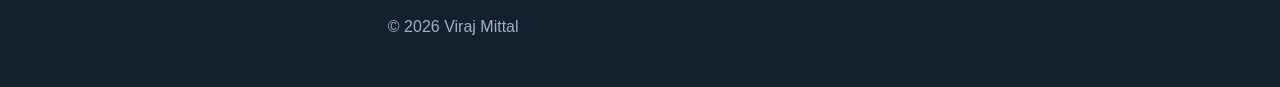
==== commit af7f1aaa: "meo" ====
--- a/src/index.html
+++ b/src/index.html
@@ -132,7 +132,9 @@
         <div class="item">
           <h3>Build With Bharat 2.0, national-level hackathon</h3>
           <p class="meta">NIT Delhi, 13 to 14 September 2026, team “Tech in Play”</p>
-            <p>Our team, Tech in Play, took part in Build With Bharat 2.0, a national-level hackathon by CodeVerse at NIT Delhi, 13-14 September 2026.
+
+        </div>
+          <p>Our team, Tech in Play, took part in Build With Bharat 2.0, a national-level hackathon by CodeVerse at NIT Delhi, 13-14 September 2026.
 
 We submitted an idea in the PPT round: FindIt Campus, an AI-powered lost and found platform for university campuses.
 
@@ -142,7 +144,6 @@
 
 Although, we weren't selected for the next round, but it was a fun first hackathon. As first-years, we learned how to turn a problem into a clear pitch in a few slides, and how much the framing matters alongside the idea itself.
 </p>
-        </div>
       </section>
 
       <section id="contact">
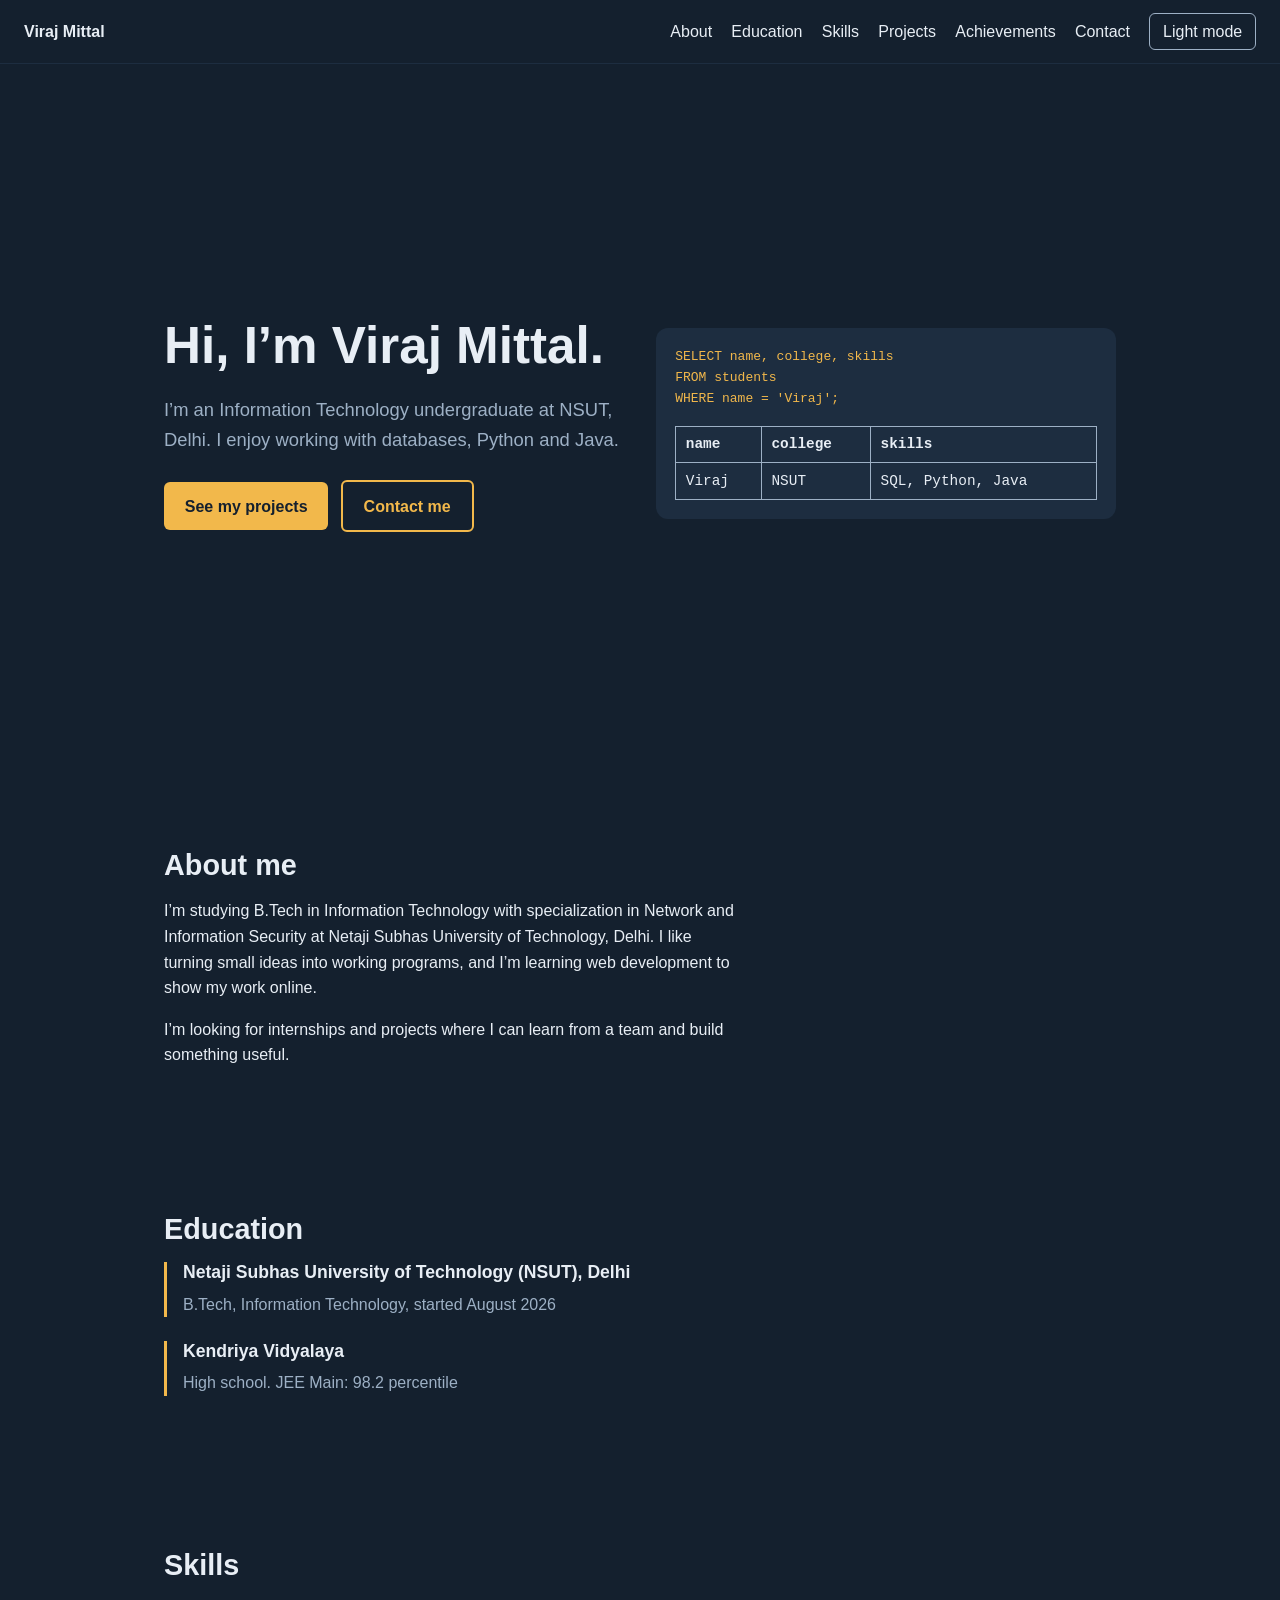
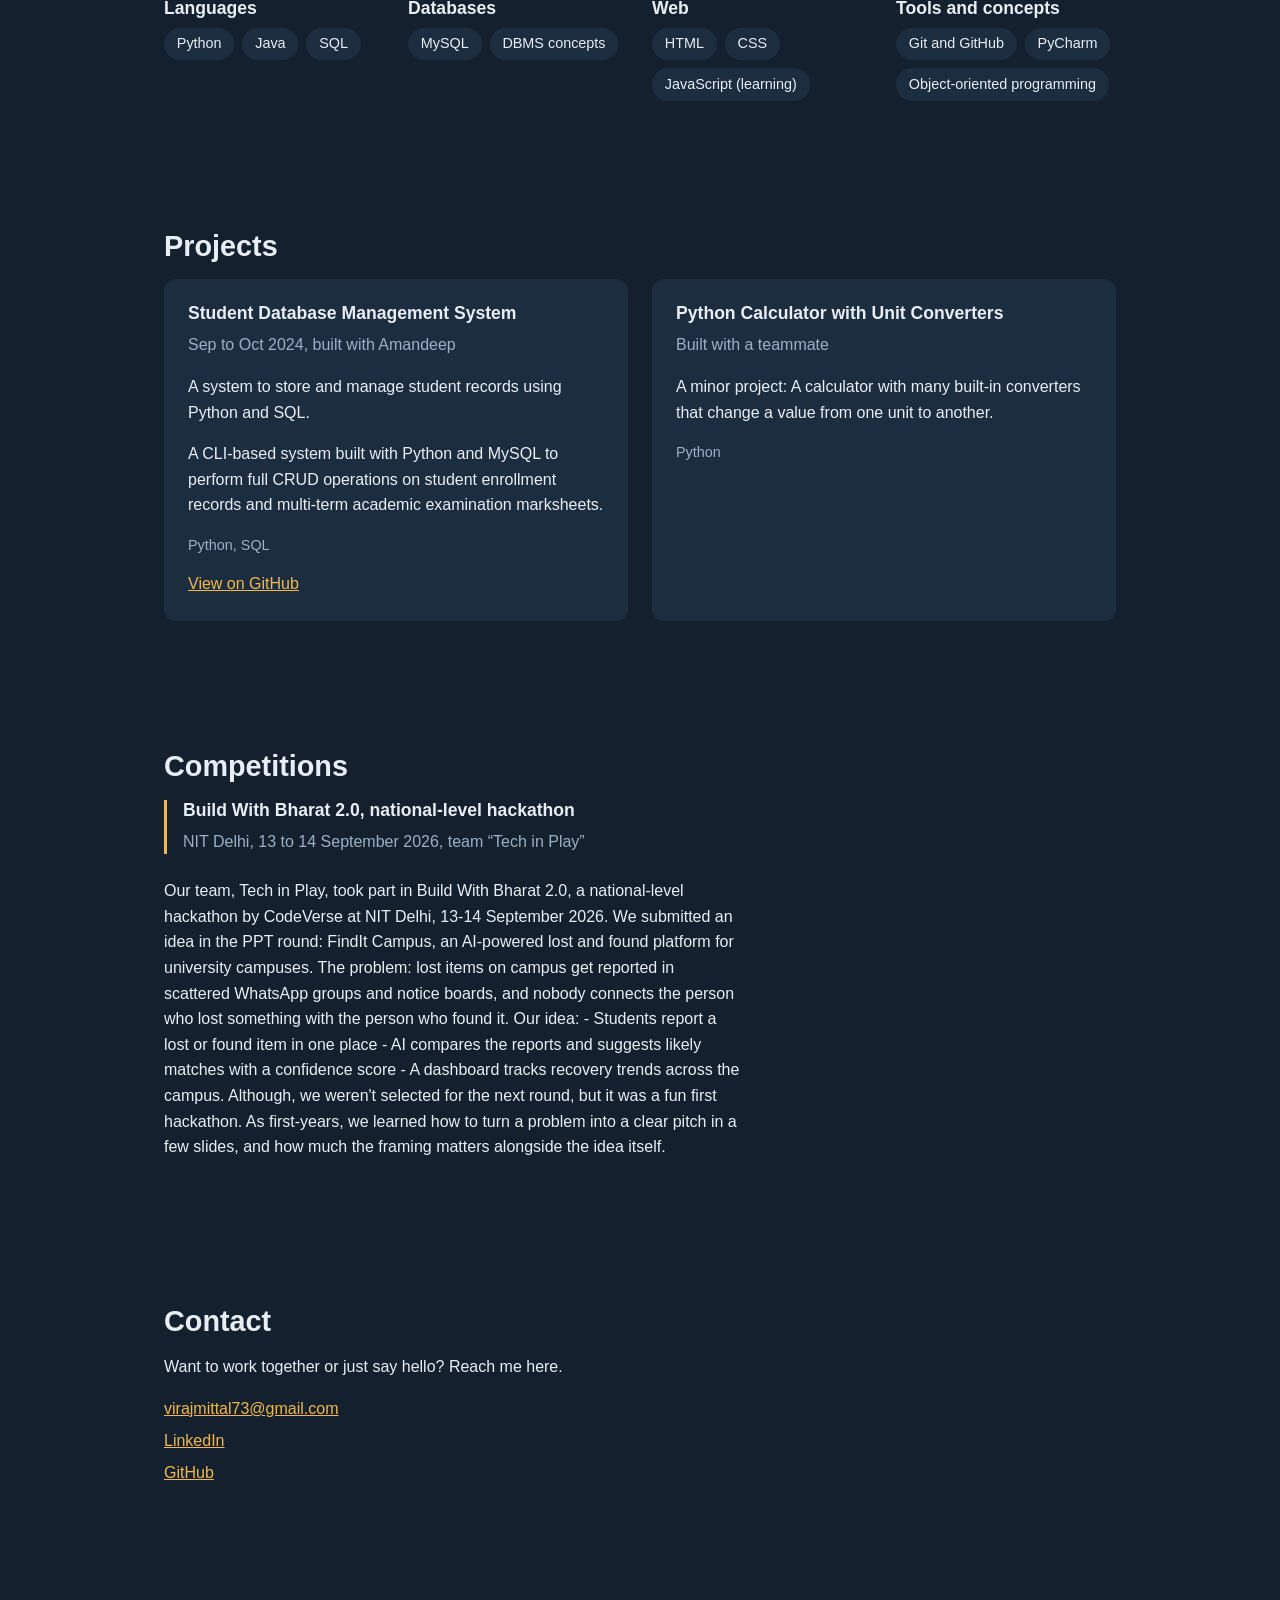
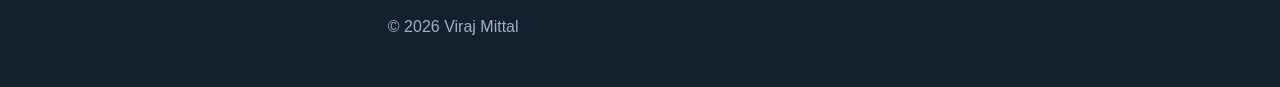
==== commit 42335092: "transitions" ====
--- a/src/index.html
+++ b/src/index.html
@@ -52,7 +52,7 @@
       <section id="about">
         <h2>About me</h2>
         <p>
-          I’m studying B.Tech in Information Technology with specialization in Network adn Information Security at Netaji Subhas University of Technology,
+          I’m studying B.Tech in Information Technology with specialization in Network and Information Security at Netaji Subhas University of Technology,
           Delhi. I like turning small ideas into working programs, and I’m learning web
           development to show my work online.
         </p>
@@ -151,8 +151,8 @@
         <p>Want to work together or just say hello? Reach me here.</p>
         <ul class="links">
           <li><a href="mailto:virajmittal73@gmail.com">virajmittal73@gmail.com</a></li>
-          <li><a href="https://www.linkedin.com/in/viraj-mittal-4b1bab229/">LinkedIn</a></li>
-          <li><a href="https://github.com/Viraj73">GitHub</a></li>
+          <li><a href="https://www.linkedin.com/in/viraj-mittal-4b1bab229/" target="_blank">LinkedIn</a></li>
+          <li><a href="https://github.com/Viraj73" target="_blank">GitHub</a></li>
         </ul>
       </section>
     </main>
--- a/src/css/style.css
+++ b/src/css/style.css
@@ -28,7 +28,13 @@
   line-height: 1.6;
   background: var(--bg);
   color: var(--text);
+  transition: background 0.25s ease, color 0.25s ease;
 }
+
+.query-card, .project, .chips li {
+  transition: background 0.25s ease, color 0.25s ease;
+}
+
 a { color: var(--accent); }
 h1, h2, h3 { line-height: 1.2; margin: 0 0 0.5rem; }
 h1 { font-size: clamp(2rem, 5vw, 3.2rem); }
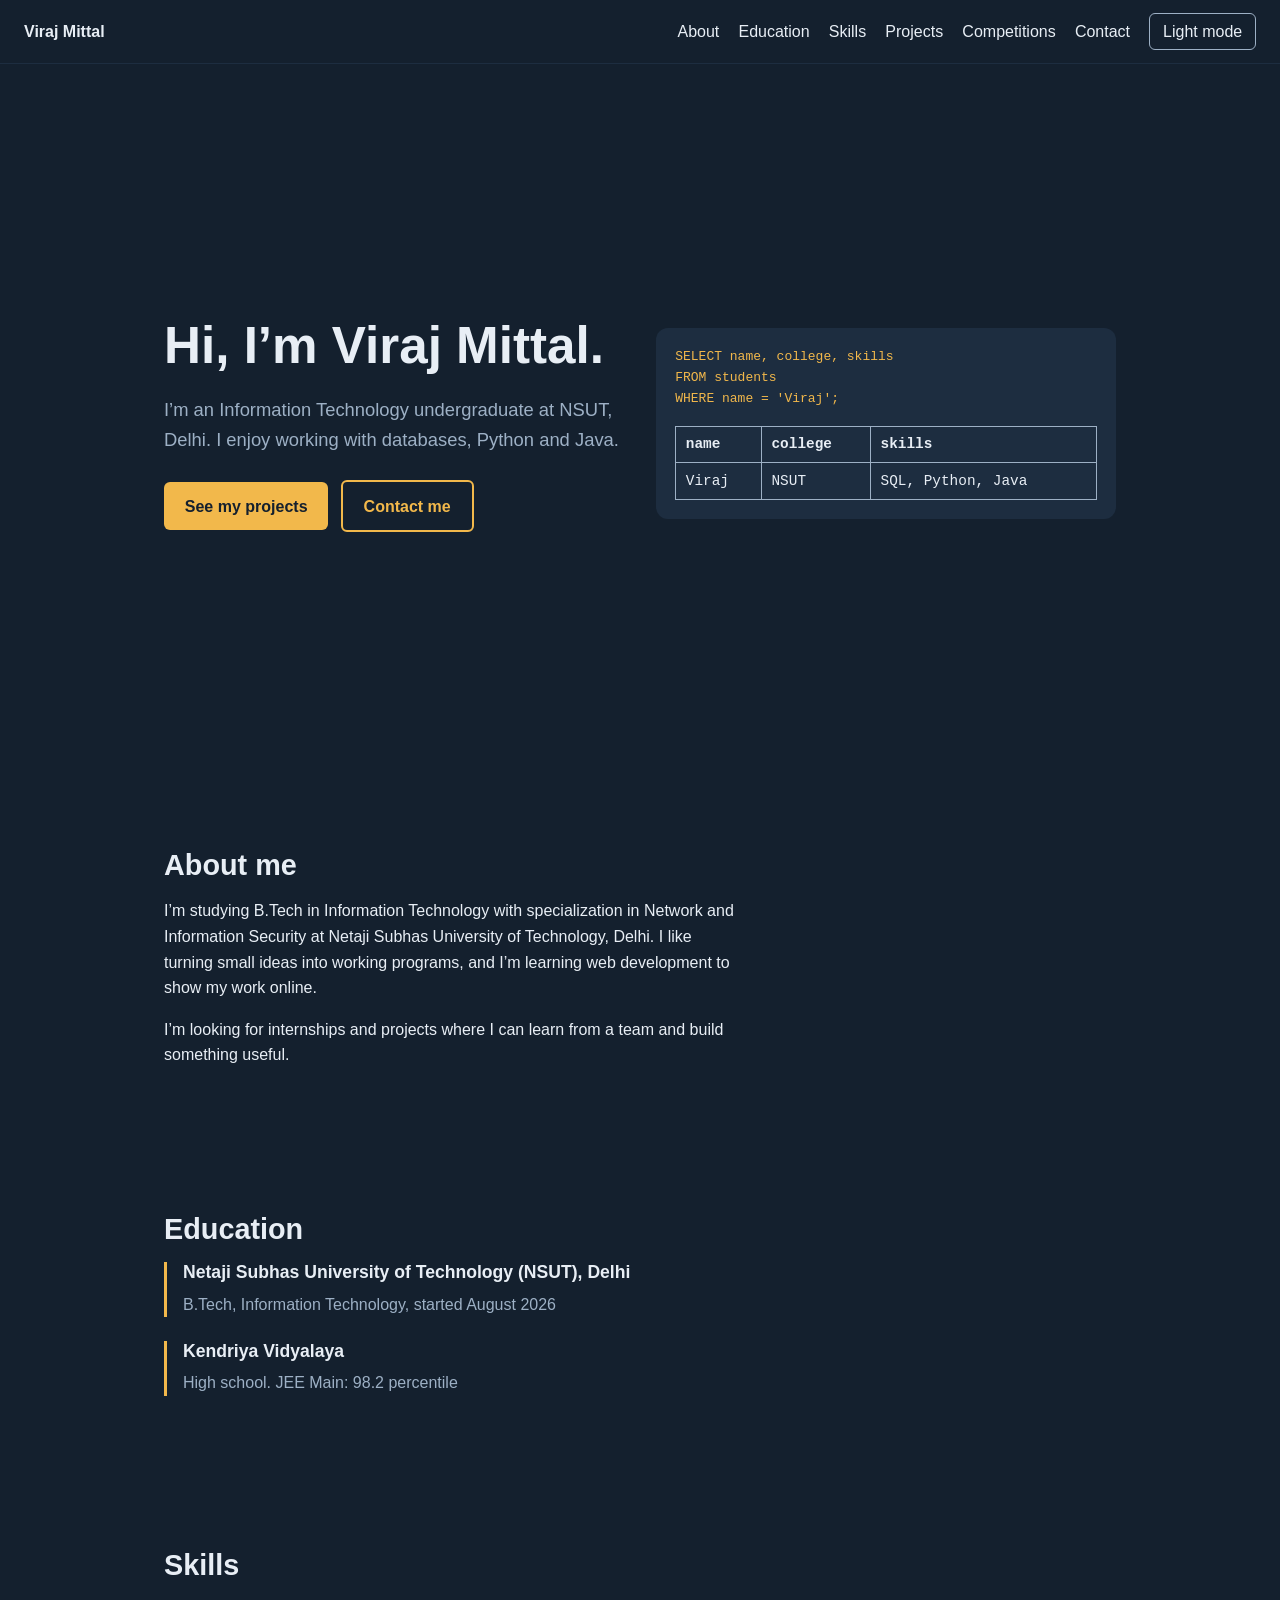
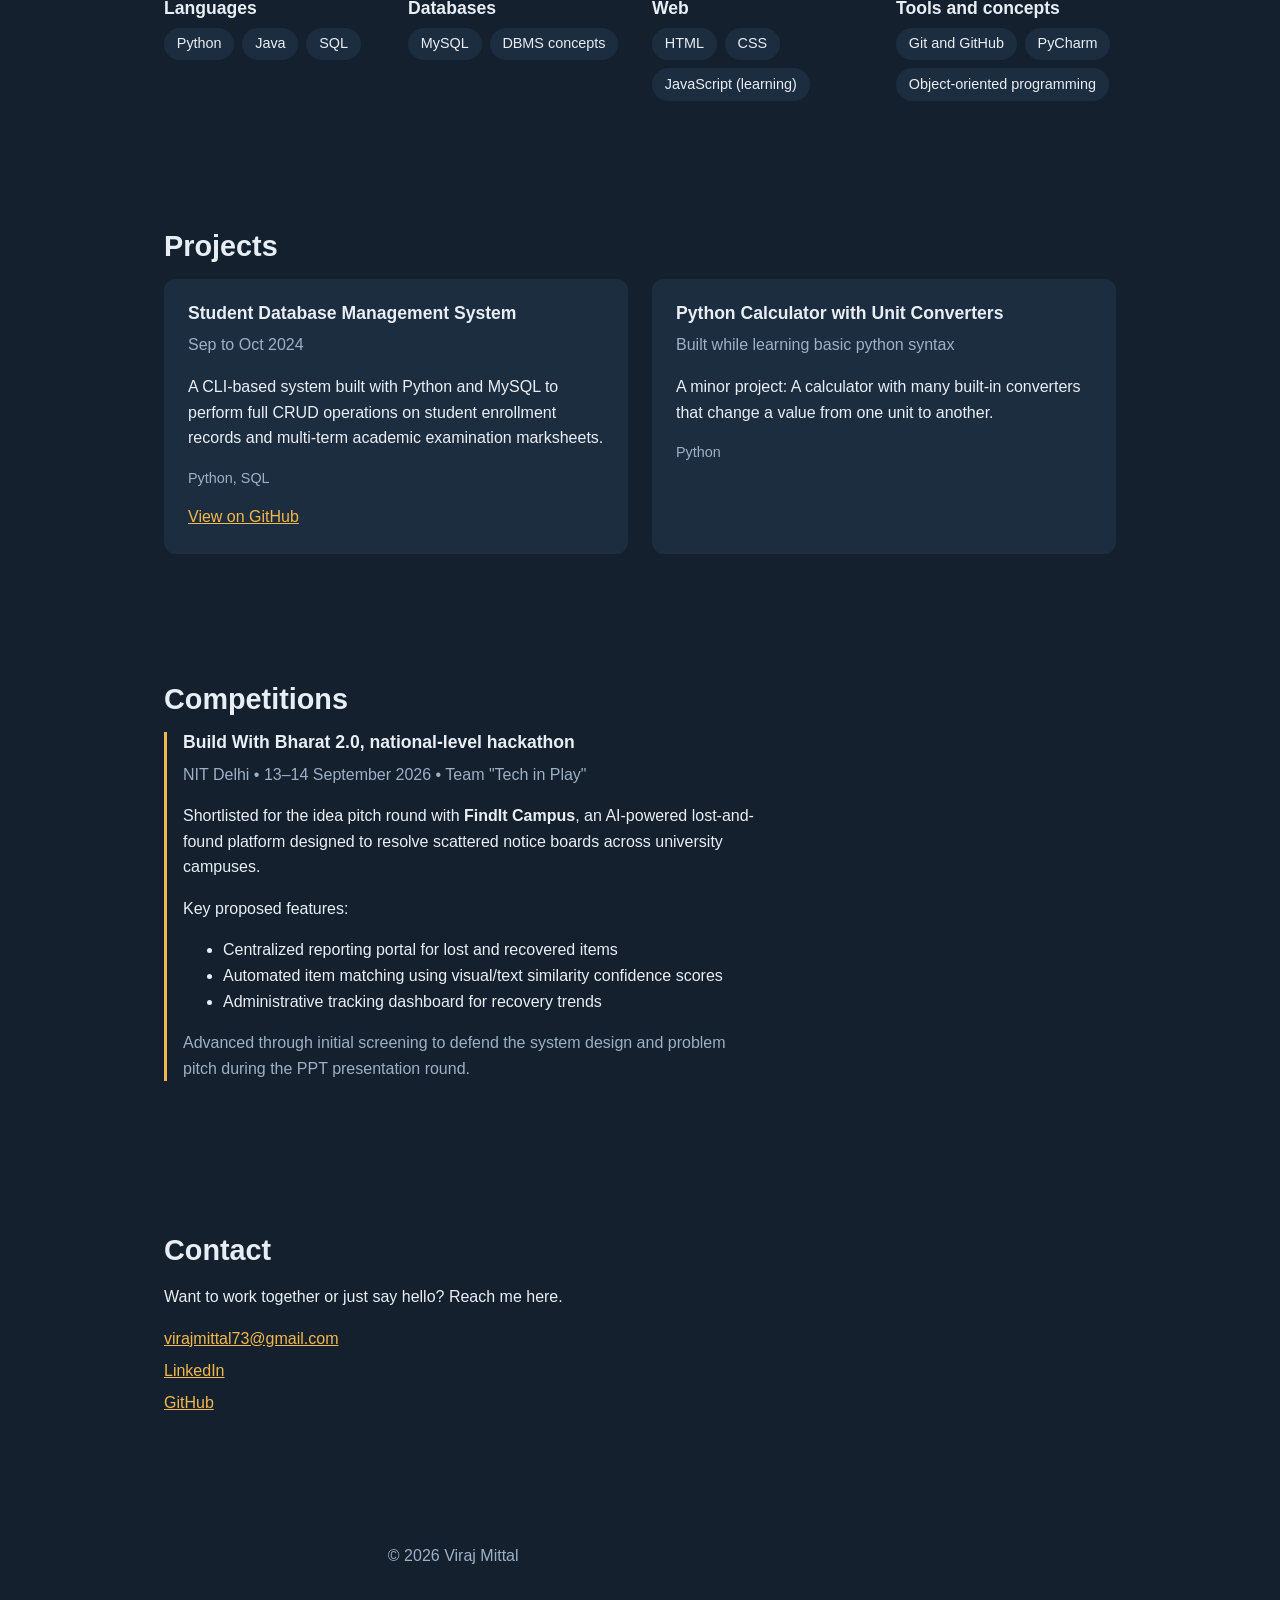
==== commit c373da8b: "Index cleanup" ====
--- a/src/index.html
+++ b/src/index.html
@@ -20,7 +20,7 @@
         <a href="#education">Education</a>
         <a href="#skills">Skills</a>
         <a href="#projects">Projects</a>
-        <a href="#achievements">Achievements</a>
+        <a href="#achievements">Competitions</a>
         <a href="#contact">Contact</a>
         <button id="theme-btn" class="theme-btn">Light mode</button>
       </nav>
@@ -103,20 +103,17 @@
         <div class="project-list">
           <article class="project">
             <h3>Student Database Management System</h3>
-            <p class="meta">Sep to Oct 2024, built with Amandeep</p>
-            <p>
-              A system to store and manage student records using Python and SQL.
+            <p class="meta">Sep to Oct 2024</p>
               <p>
   A CLI-based system built with Python and MySQL to perform full CRUD operations on student enrollment records and multi-term academic examination marksheets.
 </p>
-            </p>
             <p class="tags">Python, SQL</p>
             <a href="https://github.com/Viraj73/Student-Database-Management">View on GitHub</a>
           </article>
 
           <article class="project">
             <h3>Python Calculator with Unit Converters</h3>
-            <p class="meta">Built with a teammate</p>
+            <p class="meta">Built while learning basic python syntax</p>
             <p>
               A minor project: A calculator with many built-in converters that change a value from one unit to
               another.
@@ -131,19 +128,22 @@
         <h2>Competitions</h2>
         <div class="item">
           <h3>Build With Bharat 2.0, national-level hackathon</h3>
-          <p class="meta">NIT Delhi, 13 to 14 September 2026, team “Tech in Play”</p>
+         <p class="meta">NIT Delhi • 13–14 September 2026 • Team "Tech in Play"</p>
+    <p>
+      Shortlisted for the idea pitch round with <strong>FindIt Campus</strong>, an AI-powered lost-and-found platform designed to resolve scattered notice boards across university campuses.
+    </p>
+    <p>Key proposed features:</p>
+    <ul>
+      <li>Centralized reporting portal for lost and recovered items</li>
+      <li>Automated item matching using visual/text similarity confidence scores</li>
+      <li>Administrative tracking dashboard for recovery trends</li>
+    </ul>
+    <p class="meta">
+      Advanced through initial screening to defend the system design and problem pitch during the PPT presentation round.
+    </p>
 
         </div>
-          <p>Our team, Tech in Play, took part in Build With Bharat 2.0, a national-level hackathon by CodeVerse at NIT Delhi, 13-14 September 2026.
 
-We submitted an idea in the PPT round: FindIt Campus, an AI-powered lost and found platform for university campuses.
-
-The problem: lost items on campus get reported in scattered WhatsApp groups and notice boards, and nobody connects the person who lost something with the person who found it.
-
-Our idea: - Students report a lost or found item in one place - AI compares the reports and suggests likely matches with a confidence score - A dashboard tracks recovery trends across the campus.
-
-Although, we weren't selected for the next round, but it was a fun first hackathon. As first-years, we learned how to turn a problem into a clear pitch in a few slides, and how much the framing matters alongside the idea itself.
-</p>
       </section>
 
       <section id="contact">
